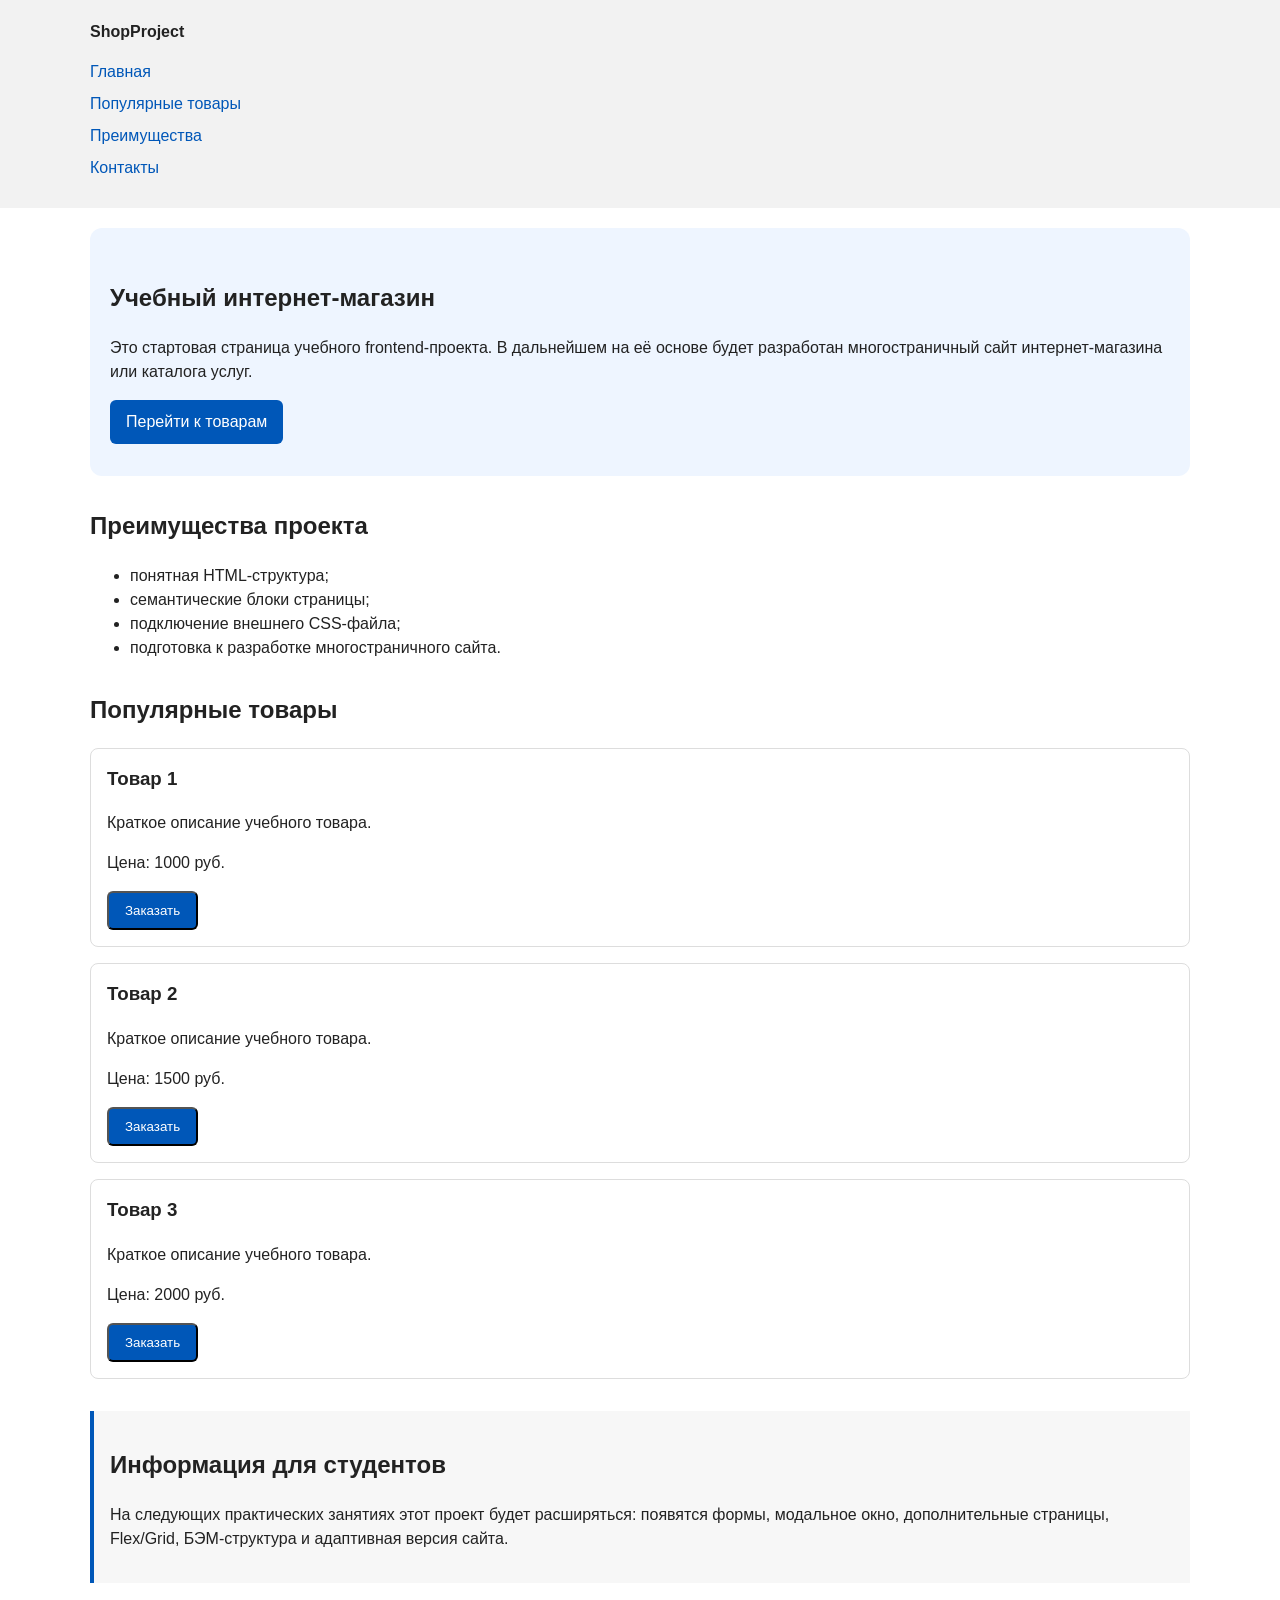
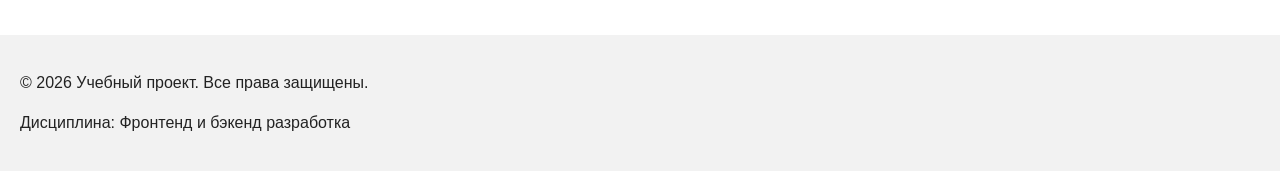
==== index.html @ 3bdbf9ce "feat: add order form modal and validation" ====
<!DOCTYPE html>
<html lang="ru">
<head>
  <meta charset="UTF-8">
  <meta name="viewport" content="width=device-width, initial-scale=1.0">
  <title>Учебный интернет-магазин</title>
  <link rel="stylesheet" href="css/style.css">
  <script src="js/main.js" defer></script>
</head>
<body>
  <header>
    <div class="site-header">
      <a class="site-logo" href="index.html">ShopProject</a>

      <nav class="site-nav" aria-label="Основная навигация">
        <ul class="site-nav__list">
          <li><a href="index.html">Главная</a></li>
          <li><a href="#popular">Популярные товары</a></li>
          <li><a href="#advantages">Преимущества</a></li>
          <li><a href="#contacts">Контакты</a></li>
        </ul>
      </nav>
    </div>
  </header>

  <main>
    <section class="hero">
      <h1>Учебный интернет-магазин</h1>
      <p>
        Это стартовая страница учебного frontend-проекта.
        В дальнейшем на её основе будет разработан многостраничный сайт
        интернет-магазина или каталога услуг.
      </p>
      <a class="button" href="#popular">Перейти к товарам</a>
    </section>

    <section class="section" id="advantages">
      <h2>Преимущества проекта</h2>

      <ul class="advantages-list">
        <li>понятная HTML-структура;</li>
        <li>семантические блоки страницы;</li>
        <li>подключение внешнего CSS-файла;</li>
        <li>подготовка к разработке многостраничного сайта.</li>
      </ul>
    </section>

    <section class="section" id="popular">
      <h2>Популярные товары</h2>

      <article class="product-card">
        <h3>Товар 1</h3>
        <p>Краткое описание учебного товара.</p>
        <p>Цена: 1000 руб.</p>
        <button
        class="button product-card__button"
        type="button"
        data-product="Товар 1"
        >
          Заказать
        </button>
      </article>

      <article class="product-card">
        <h3>Товар 2</h3>
        <p>Краткое описание учебного товара.</p>
        <p>Цена: 1500 руб.</p>
        <button
        class="button product-card__button"
        type="button"
        data-product="Товар 2"
        >
          Заказать
        </button>
      </article>

      <article class="product-card">
        <h3>Товар 3</h3>
        <p>Краткое описание учебного товара.</p>
        <p>Цена: 2000 руб.</p>
        <button
        class="button product-card__button"
        type="button"
        data-product="Товар 3"
        >
          Заказать
        </button>
      </article>
    </section>

    <aside class="aside-info">
      <h2>Информация для студентов</h2>
      <p>
        На следующих практических занятиях этот проект будет расширяться:
        появятся формы, модальное окно, дополнительные страницы, Flex/Grid,
        БЭМ-структура и адаптивная версия сайта.
      </p>
    </aside>
  </main>

  <footer id="contacts">
    <p>&copy; 2026 Учебный проект. Все права защищены.</p>
    <p>Дисциплина: Фронтенд и бэкенд разработка</p>
  </footer>

  <dialog
    class="order-dialog"
    id="order-dialog"
    aria-labelledby="order-dialog-title"
  >
    <h2 id="order-dialog-title">Оформление заявки</h2>

    <form class="order-form" id="order-form" action="#" method="post" novalidate>
    <input id="selected-product" name="selected-product" type="hidden">

    <div class="form-field">
      <label for="order-name">Имя</label>
      <input
        id="order-name"
        name="name"
        type="text"
        placeholder="Введите ваше имя"
        minlength="2"
        autocomplete="given-name"
        required
      >
    </div>

    <div class="form-field">
      <label for="order-email">E-mail</label>
      <input
        id="order-email"
        name="email"
        type="email"
        placeholder="example@mail.ru"
        autocomplete="email"
        required
      >
    </div>

    <div class="form-field">
      <label for="order-phone">Телефон</label>
      <input
        id="order-phone"
        name="phone"
        type="tel"
        inputmode="tel"
        placeholder="+7 (900) 000-00-00"
        pattern="^\+7 \(\d{3}\) \d{3}-\d{2}-\d{2}$"
        required
      >
      <small>Формат: +7 (900) 000-00-00</small>
    </div>

    <div class="form-field">
      <label for="order-date">Дата связи</label>
      <input
        id="order-date"
        name="date"
        type="date"
      >
    </div>

    <div class="form-field">
      <label for="order-topic">Тема заявки</label>
      <select id="order-topic" name="topic" required>
        <option value="">Выберите тему</option>
        <option value="product">Заказ товара</option>
        <option value="consultation">Консультация</option>
        <option value="delivery">Доставка</option>
      </select>
    </div>

    <div class="form-field">
      <label for="order-comment">Комментарий</label>
      <textarea
        id="order-comment"
        name="comment"
        rows="4"
        placeholder="Укажите дополнительную информацию"
      ></textarea>
    </div>

    <div class="form-field form-field--checkbox">
      <label>
        <input
          id="order-agreement"
          name="agreement"
          type="checkbox"
          required
        >
        Я согласен на обработку данных
      </label>
    </div>

    <div class="form-actions">
      <button type="button" id="close-order-dialog">Закрыть</button>
      <button type="submit">Отправить заявку</button>
    </div>
    </form>
  </dialog>

  <p class="success-message" id="success-message" hidden>
    Форма успешно отправлена!
  </p>
</body>
</html>
---- css/style.css ----
/*
Универсальное правило для всех элементов.
border-box делает расчёт размеров более понятным:
width включает content, padding и border.
*/
* {
  box-sizing: border-box;
}

/*
Убираем стандартный внешний отступ браузера у body.
Без этого вокруг страницы может появиться белая рамка.
*/
body {
  margin: 0;
  font-family: Arial, sans-serif;
  line-height: 1.5;
  color: #222222;
  background-color: #ffffff;
}

/*
Задаём внутренние отступы для основных областей страницы.
*/
header,
main,
footer {
  padding: 20px;
}

/*
Оформляем шапку страницы.
*/
header {
  background-color: #f2f2f2;
}

/*
Оформляем подвал страницы.
*/
footer {
  background-color: #f2f2f2;
}

/*
Ограничиваем ширину содержимого шапки.
*/
.site-header {
  max-width: 1100px;
  margin: 0 auto;
}

/*
Оформляем текстовый логотип.
*/
.site-logo {
  font-weight: bold;
  text-decoration: none;
  color: #222222;
}

/*
Убираем стандартные отступы и маркеры списка навигации.
*/
.site-nav__list {
  padding: 0;
  margin: 16px 0 0;
  list-style: none;
}

/*
Добавляем расстояние между пунктами меню.
*/
.site-nav__list li {
  margin-bottom: 8px;
}

/*
Оформляем ссылки меню.
*/
.site-nav__list a {
  color: #0057b8;
  text-decoration: none;
}

/*
При наведении мыши подчёркиваем ссылку.
*/
.site-nav__list a:hover {
  text-decoration: underline;
}

/*
Hero-блок — первый крупный блок страницы.
*/
.hero {
  max-width: 1100px;
  margin: 0 auto 32px;
  padding: 32px 20px;
  background-color: #eef5ff;
  border-radius: 12px;
}

/*
Общий класс для разделов страницы.
*/
.section {
  max-width: 1100px;
  margin: 0 auto 32px;
}

/*
Убираем лишний верхний отступ у заголовков разделов.
*/
.section h2 {
  margin-top: 0;
}

/*
Карточка товара — самостоятельный блок.
*/
.product-card {
  margin-bottom: 16px;
  padding: 16px;
  border: 1px solid #dddddd;
  border-radius: 8px;
  background-color: #ffffff;
}

/*
Убираем лишний верхний отступ у заголовка карточки.
*/
.product-card h3 {
  margin-top: 0;
}

/*
Оформляем ссылку как кнопку.
*/
.button {
  display: inline-block;
  padding: 10px 16px;
  color: #ffffff;
  background-color: #0057b8;
  text-decoration: none;
  border-radius: 6px;
}

/*
Состояние наведения для кнопки.
*/
.button:hover {
  background-color: #003f86;
}

/*
Дополнительный информационный блок.
*/
.aside-info {
  max-width: 1100px;
  margin: 0 auto 32px;
  padding: 16px;
  border-left: 4px solid #0057b8;
  background-color: #f7f7f7;
}

/*
  Модальное окно.
  Элемент dialog сам умеет открываться поверх страницы.
*/
.order-dialog {
  width: min(100% - 32px, 560px);
  padding: 24px;
  border: none;
  border-radius: 12px;
}

/*
  Затемнение фона за модальным окном.
*/
.order-dialog::backdrop {
  background-color: rgba(0, 0, 0, 0.5);
}

/*
  Поле формы.
  Каждый блок получает нижний отступ.
*/
.form-field {
  margin-bottom: 16px;
}

/*
  Подпись поля.
*/
.form-field label {
  display: block;
  margin-bottom: 6px;
}

/*
  Основные поля формы.
*/
.form-field input,
.form-field select,
.form-field textarea {
  width: 100%;
  padding: 10px 12px;
  border: 1px solid #cccccc;
  border-radius: 6px;
  font: inherit;
}

/*
  Checkbox не должен занимать всю ширину.
*/
.form-field input[type="checkbox"] {
  width: auto;
}

/*
  Подсказка под полем телефона.
*/
.form-field small {
  display: block;
  margin-top: 4px;
  color: #666666;
}

/*
  Видимый фокус для клавиатурной навигации.
*/
.form-field input:focus-visible,
.form-field select:focus-visible,
.form-field textarea:focus-visible,
.form-actions button:focus-visible {
  outline: 2px solid #0057b8;
  outline-offset: 2px;
}

/*
  Подсветка ошибочных полей.
  Атрибут aria-invalid будет добавляться через JavaScript.
*/
[aria-invalid="true"] {
  border-color: #b00020;
}

/*
  Кнопки формы.
*/
.form-actions {
  display: flex;
  gap: 12px;
  margin-top: 20px;
}

/*
  Сообщение об успешной отправке.
*/
.success-message {
  max-width: 1100px;
  margin: 24px auto;
  padding: 16px;
  border-left: 4px solid #168a2f;
  background-color: #eefaf0;
}
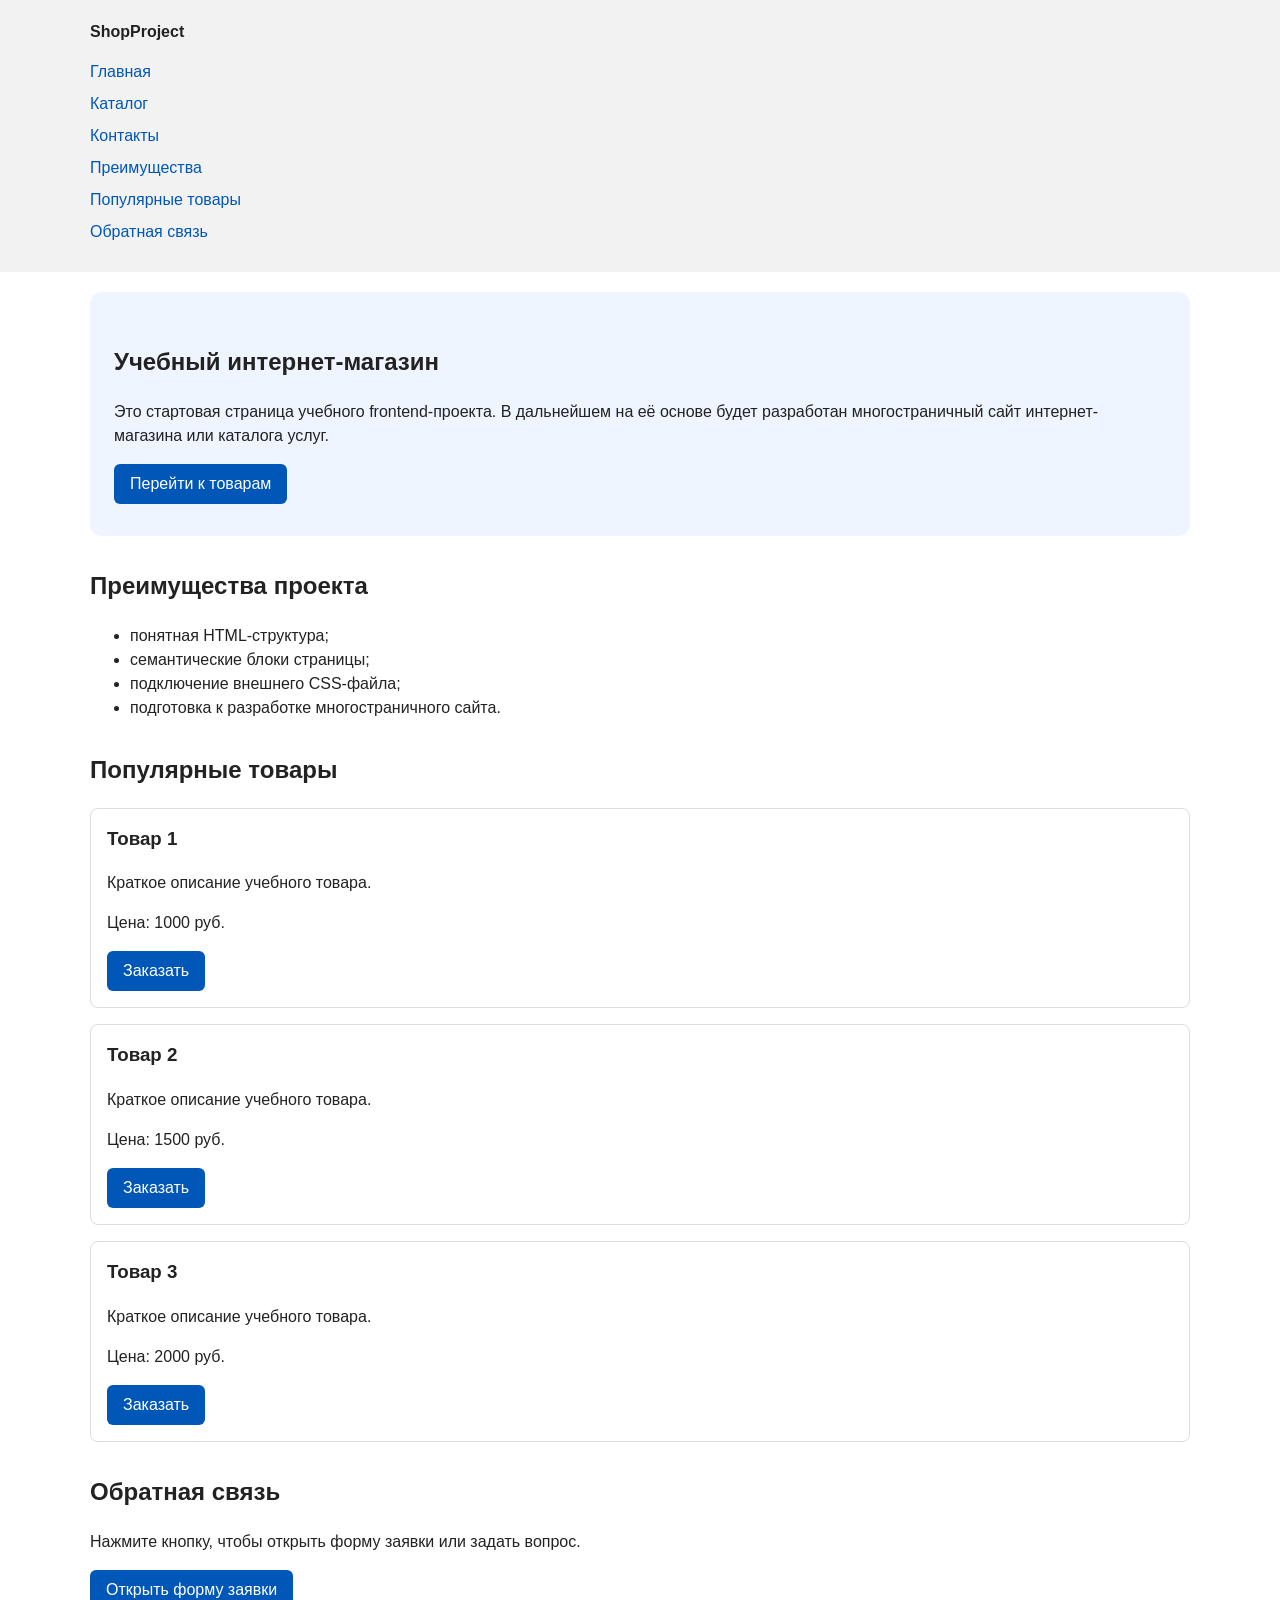
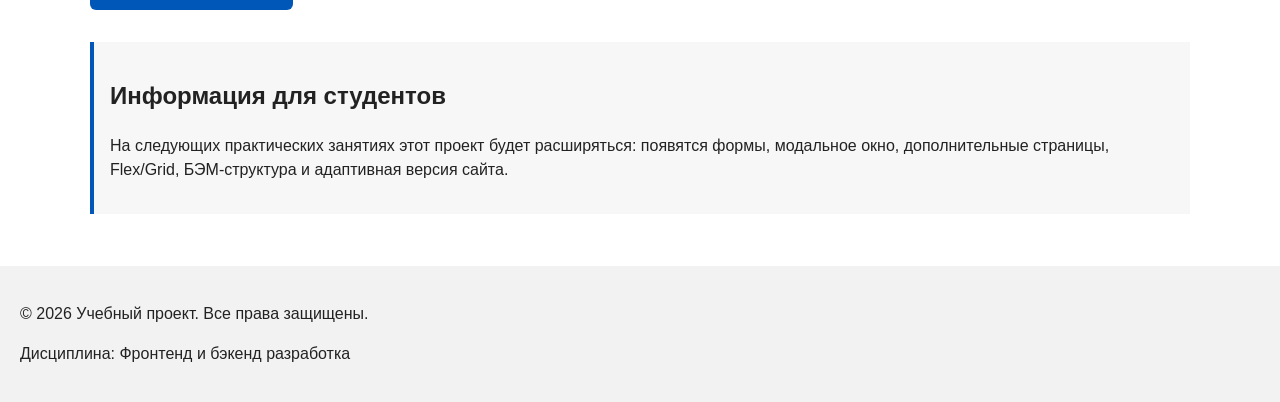
==== commit d77f1a2d: "feat: add multi-page structure navigation and anchors" ====
--- a/index.html
+++ b/index.html
@@ -3,7 +3,8 @@
 <head>
   <meta charset="UTF-8">
   <meta name="viewport" content="width=device-width, initial-scale=1.0">
-  <title>Учебный интернет-магазин</title>
+  <meta name="description" content="Учебный интернет-магазин: популярные товары, преимущества и обратная связь.">
+  <title>Главная — Учебный интернет-магазин</title>
   <link rel="stylesheet" href="css/style.css">
   <script src="js/main.js" defer></script>
 </head>
@@ -15,9 +16,11 @@
       <nav class="site-nav" aria-label="Основная навигация">
         <ul class="site-nav__list">
           <li><a href="index.html">Главная</a></li>
-          <li><a href="#popular">Популярные товары</a></li>
-          <li><a href="#advantages">Преимущества</a></li>
-          <li><a href="#contacts">Контакты</a></li>
+          <li><a href="catalog.html">Каталог</a></li>
+          <li><a href="contacts.html">Контакты</a></li>
+          <li><a href="index.html#advantages">Преимущества</a></li>
+          <li><a href="index.html#popular">Популярные товары</a></li>
+          <li><a href="index.html#contacts">Обратная связь</a></li>
         </ul>
       </nav>
     </div>
@@ -88,6 +91,14 @@
       </article>
     </section>
 
+    <section class="section" id="contacts">
+      <h2>Обратная связь</h2>
+      <p>Нажмите кнопку, чтобы открыть форму заявки или задать вопрос.</p>
+      <button class="button" type="button" id="open-order-dialog">
+        Открыть форму заявки
+      </button>
+    </section>
+
     <aside class="aside-info">
       <h2>Информация для студентов</h2>
       <p>
@@ -98,7 +109,7 @@
     </aside>
   </main>
 
-  <footer id="contacts">
+  <footer>
     <p>&copy; 2026 Учебный проект. Все права защищены.</p>
     <p>Дисциплина: Фронтенд и бэкенд разработка</p>
   </footer>
--- a/css/style.css
+++ b/css/style.css
@@ -1,3 +1,51 @@
+/* ===============================
+   1. Переменные проекта
+   =============================== */
+
+:root {
+  /* Основные цвета проекта */
+  --color-bg: #ffffff;
+  --color-text: #222222;
+  --color-muted: #666666;
+  --color-primary: #0057b8;
+  --color-primary-dark: #003f86;
+  --color-border: #dddddd;
+  --color-input-border: #cccccc;
+  --color-surface: #f7f7f7;
+  --color-header-footer: #f2f2f2;
+  --color-backdrop: rgba(0, 0, 0, 0.5);
+  --color-surface-accent: #eef5ff;
+  --color-danger: #b00020;
+  --color-success: #168a2f;
+  --color-success-bg: #eefaf0;
+  --color-white: #ffffff;
+
+  /* Отступы */
+  --space-xs: 4px;
+  --space-sm: 8px;
+  --space-md: 16px;
+  --space-lg: 24px;
+  --space-xl: 32px;
+
+  /* Дополнительные отступы текущего оформления */
+  --space-6: 6px;
+  --space-10: 10px;
+  --space-12: 12px;
+  --space-20: 20px;
+
+  /* Скругления */
+  --radius-sm: 6px;
+  --radius-md: 8px;
+  --radius-lg: 12px;
+
+  /* Размеры */
+  --container-width: 1100px;
+}
+
+/* ===============================
+   2. Базовые стили
+   =============================== */
+
 /*
 Универсальное правило для всех элементов.
 border-box делает расчёт размеров более понятным:
@@ -15,9 +63,66 @@
   margin: 0;
   font-family: Arial, sans-serif;
   line-height: 1.5;
-  color: #222222;
-  background-color: #ffffff;
-}
+  color: var(--color-text);
+  background-color: var(--color-bg);
+}
+
+/* ===============================
+   3. Общие элементы интерфейса
+   =============================== */
+
+/* Общие состояния ссылок. */
+a {
+  color: var(--color-primary);
+}
+
+a:hover {
+  color: var(--color-primary-dark);
+}
+
+a:focus-visible {
+  outline: 2px solid var(--color-primary);
+  outline-offset: 3px;
+}
+
+/* Единое оформление ссылок-кнопок и кнопок формы. */
+.button,
+.form-actions button {
+  display: inline-block;
+  padding: var(--space-sm) var(--space-md);
+  color: var(--color-white);
+  background-color: var(--color-primary);
+  text-decoration: none;
+  border: none;
+  border-radius: var(--radius-sm);
+  font: inherit;
+  cursor: pointer;
+}
+
+/*
+Состояние наведения для кнопки.
+*/
+.button:hover:not(:disabled),
+.form-actions button:hover:not(:disabled) {
+  color: var(--color-white);
+  background-color: var(--color-primary-dark);
+}
+
+.button:focus-visible,
+.form-actions button:focus-visible {
+  outline: 2px solid var(--color-primary);
+  outline-offset: 3px;
+}
+
+.button:disabled,
+.form-actions button:disabled {
+  opacity: 0.6;
+  cursor: not-allowed;
+}
+
+/* ===============================
+   4. Компоненты страницы
+   =============================== */
 
 /*
 Задаём внутренние отступы для основных областей страницы.
@@ -25,28 +130,28 @@
 header,
 main,
 footer {
-  padding: 20px;
+  padding: var(--space-20);
 }
 
 /*
 Оформляем шапку страницы.
 */
 header {
-  background-color: #f2f2f2;
+  background-color: var(--color-header-footer);
 }
 
 /*
 Оформляем подвал страницы.
 */
 footer {
-  background-color: #f2f2f2;
+  background-color: var(--color-header-footer);
 }
 
 /*
 Ограничиваем ширину содержимого шапки.
 */
 .site-header {
-  max-width: 1100px;
+  max-width: var(--container-width);
   margin: 0 auto;
 }
 
@@ -56,7 +161,7 @@
 .site-logo {
   font-weight: bold;
   text-decoration: none;
-  color: #222222;
+  color: var(--color-text);
 }
 
 /*
@@ -64,7 +169,7 @@
 */
 .site-nav__list {
   padding: 0;
-  margin: 16px 0 0;
+  margin: var(--space-md) 0 0;
   list-style: none;
 }
 
@@ -72,14 +177,14 @@
 Добавляем расстояние между пунктами меню.
 */
 .site-nav__list li {
-  margin-bottom: 8px;
+  margin-bottom: var(--space-sm);
 }
 
 /*
 Оформляем ссылки меню.
 */
 .site-nav__list a {
-  color: #0057b8;
+  color: var(--color-primary);
   text-decoration: none;
 }
 
@@ -87,6 +192,7 @@
 При наведении мыши подчёркиваем ссылку.
 */
 .site-nav__list a:hover {
+  color: var(--color-primary-dark);
   text-decoration: underline;
 }
 
@@ -94,19 +200,19 @@
 Hero-блок — первый крупный блок страницы.
 */
 .hero {
-  max-width: 1100px;
-  margin: 0 auto 32px;
-  padding: 32px 20px;
-  background-color: #eef5ff;
-  border-radius: 12px;
+  max-width: var(--container-width);
+  margin: 0 auto var(--space-xl);
+  padding: var(--space-xl) var(--space-lg);
+  background-color: var(--color-surface-accent);
+  border-radius: var(--radius-lg);
 }
 
 /*
 Общий класс для разделов страницы.
 */
 .section {
-  max-width: 1100px;
-  margin: 0 auto 32px;
+  max-width: var(--container-width);
+  margin: 0 auto var(--space-xl);
 }
 
 /*
@@ -120,11 +226,15 @@
 Карточка товара — самостоятельный блок.
 */
 .product-card {
-  margin-bottom: 16px;
-  padding: 16px;
-  border: 1px solid #dddddd;
-  border-radius: 8px;
-  background-color: #ffffff;
+  margin-bottom: var(--space-md);
+  padding: var(--space-md);
+  border: 1px solid var(--color-border);
+  border-radius: var(--radius-md);
+  background-color: var(--color-bg);
+}
+
+.product-card:hover {
+  border-color: var(--color-primary);
 }
 
 /*
@@ -135,51 +245,36 @@
 }
 
 /*
-Оформляем ссылку как кнопку.
-*/
-.button {
-  display: inline-block;
-  padding: 10px 16px;
-  color: #ffffff;
-  background-color: #0057b8;
-  text-decoration: none;
-  border-radius: 6px;
-}
-
-/*
-Состояние наведения для кнопки.
-*/
-.button:hover {
-  background-color: #003f86;
-}
-
-/*
 Дополнительный информационный блок.
 */
 .aside-info {
-  max-width: 1100px;
-  margin: 0 auto 32px;
-  padding: 16px;
-  border-left: 4px solid #0057b8;
-  background-color: #f7f7f7;
-}
+  max-width: var(--container-width);
+  margin: 0 auto var(--space-xl);
+  padding: var(--space-md);
+  border-left: 4px solid var(--color-primary);
+  background-color: var(--color-surface);
+}
+
+/* ===============================
+   5. Форма и модальное окно
+   =============================== */
 
 /*
   Модальное окно.
   Элемент dialog сам умеет открываться поверх страницы.
 */
 .order-dialog {
-  width: min(100% - 32px, 560px);
-  padding: 24px;
+  width: min(100% - var(--space-xl), 560px);
+  padding: var(--space-lg);
   border: none;
-  border-radius: 12px;
+  border-radius: var(--radius-lg);
 }
 
 /*
   Затемнение фона за модальным окном.
 */
 .order-dialog::backdrop {
-  background-color: rgba(0, 0, 0, 0.5);
+  background-color: var(--color-backdrop);
 }
 
 /*
@@ -187,7 +282,7 @@
   Каждый блок получает нижний отступ.
 */
 .form-field {
-  margin-bottom: 16px;
+  margin-bottom: var(--space-md);
 }
 
 /*
@@ -195,7 +290,7 @@
 */
 .form-field label {
   display: block;
-  margin-bottom: 6px;
+  margin-bottom: var(--space-xs);
 }
 
 /*
@@ -205,9 +300,9 @@
 .form-field select,
 .form-field textarea {
   width: 100%;
-  padding: 10px 12px;
-  border: 1px solid #cccccc;
-  border-radius: 6px;
+  padding: var(--space-10) var(--space-12);
+  border: 1px solid var(--color-border);
+  border-radius: var(--radius-sm);
   font: inherit;
 }
 
@@ -223,8 +318,18 @@
 */
 .form-field small {
   display: block;
-  margin-top: 4px;
-  color: #666666;
+  margin-top: var(--space-xs);
+  color: var(--color-muted);
+}
+
+/* Наведение и фокус на полях формы. */
+.form-field input:where(:not(:disabled)):hover,
+.form-field select:where(:not(:disabled)):hover,
+.form-field textarea:where(:not(:disabled)):hover,
+.form-field input:focus,
+.form-field select:focus,
+.form-field textarea:focus {
+  border-color: var(--color-primary);
 }
 
 /*
@@ -232,18 +337,26 @@
 */
 .form-field input:focus-visible,
 .form-field select:focus-visible,
-.form-field textarea:focus-visible,
-.form-actions button:focus-visible {
-  outline: 2px solid #0057b8;
-  outline-offset: 2px;
+.form-field textarea:focus-visible {
+  outline: 2px solid var(--color-primary);
+  outline-offset: 3px;
 }
 
 /*
   Подсветка ошибочных полей.
-  Атрибут aria-invalid будет добавляться через JavaScript.
-*/
-[aria-invalid="true"] {
-  border-color: #b00020;
+  JavaScript выставляет aria-invalid при проверке формы.
+  Ошибка сохраняет свой цвет при наведении и фокусе.
+*/
+.form-field input[aria-invalid="true"],
+.form-field select[aria-invalid="true"],
+.form-field textarea[aria-invalid="true"] {
+  border-color: var(--color-danger);
+}
+
+/* Видимая ошибка у нативного флажка согласия. */
+.form-field input[type="checkbox"][aria-invalid="true"] {
+  outline: 2px solid var(--color-danger);
+  outline-offset: 3px;
 }
 
 /*
@@ -251,17 +364,17 @@
 */
 .form-actions {
   display: flex;
-  gap: 12px;
-  margin-top: 20px;
+  gap: var(--space-12);
+  margin-top: var(--space-20);
 }
 
 /*
   Сообщение об успешной отправке.
 */
 .success-message {
-  max-width: 1100px;
-  margin: 24px auto;
-  padding: 16px;
-  border-left: 4px solid #168a2f;
-  background-color: #eefaf0;
-}
+  max-width: var(--container-width);
+  margin: var(--space-lg) auto;
+  padding: var(--space-md);
+  border-left: 4px solid var(--color-success);
+  background-color: var(--color-success-bg);
+}
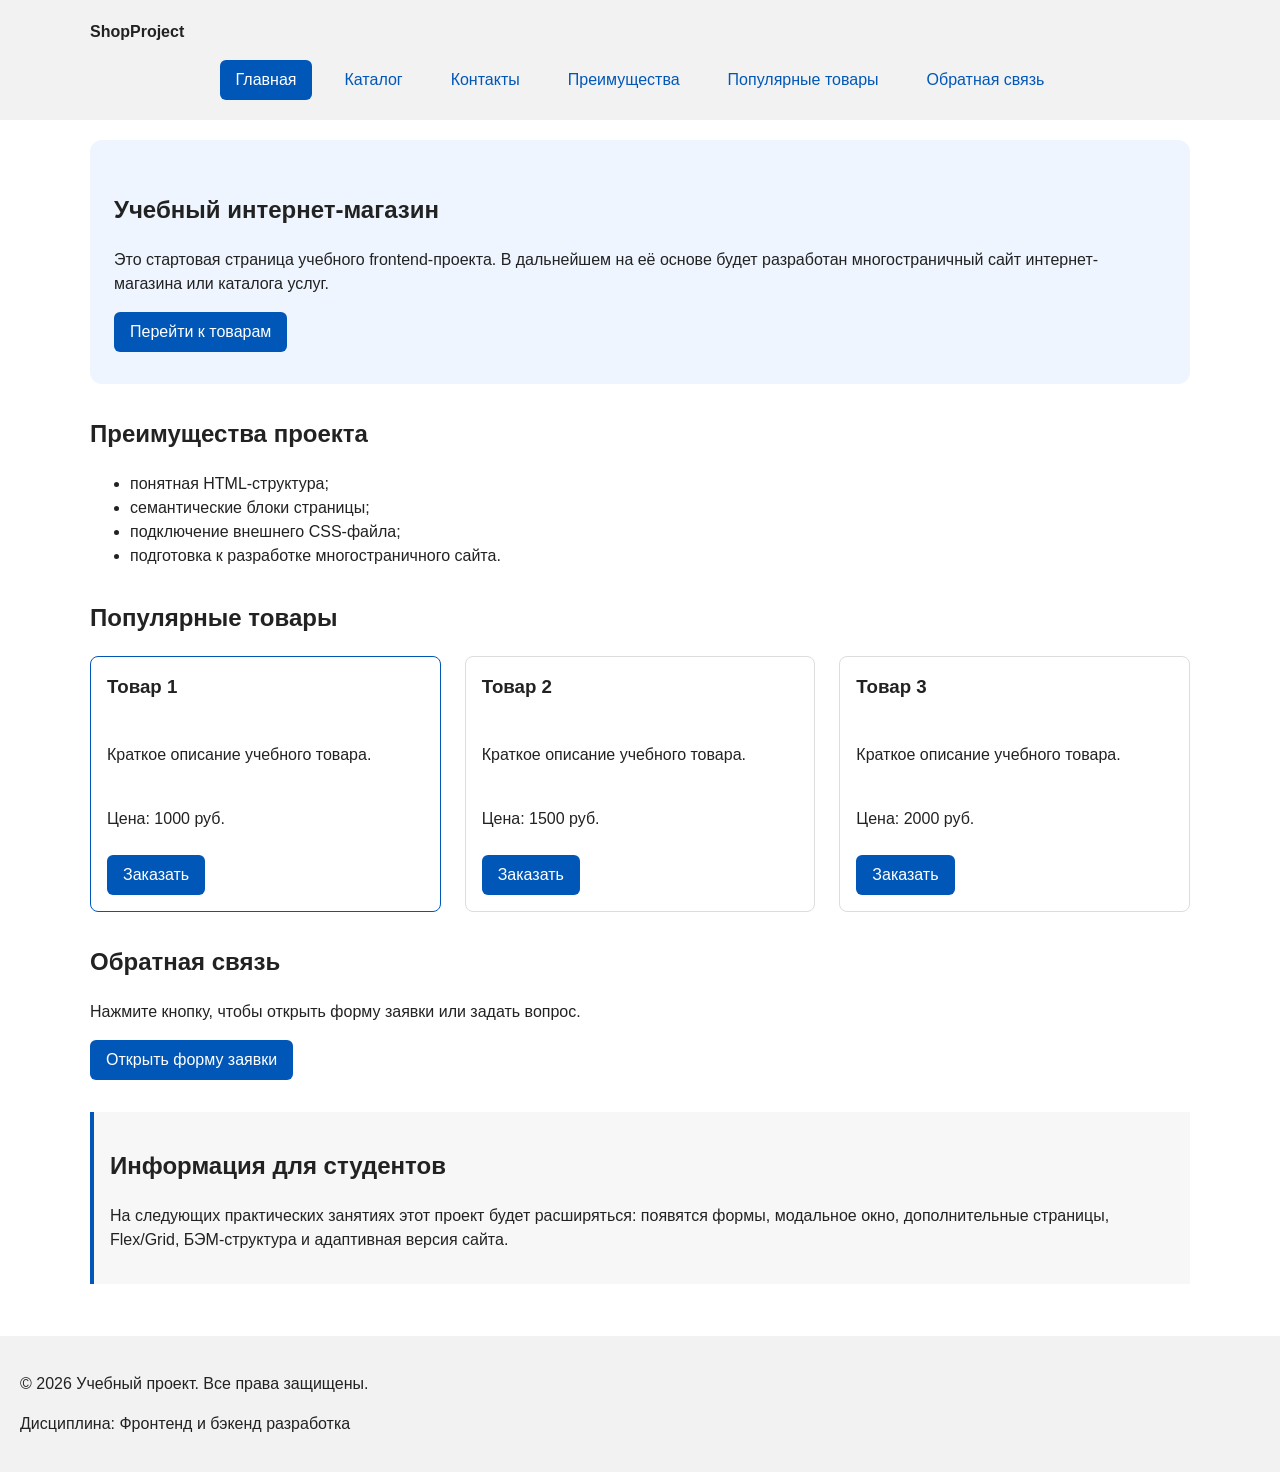
==== commit 968d28aa: "refactor: apply BEM naming to CSS classes" ====
--- a/index.html
+++ b/index.html
@@ -4,104 +4,98 @@
   <meta charset="UTF-8">
   <meta name="viewport" content="width=device-width, initial-scale=1.0">
   <meta name="description" content="Учебный интернет-магазин: популярные товары, преимущества и обратная связь.">
+  <meta property="og:type" content="website">
+  <meta property="og:image" content="https://tzutira.github.io/kr1-html-css-shop/images/preview.jpg">
+  <meta property="og:image:alt" content="Обложка учебного интернет-магазина">
+  <meta property="og:title" content="Главная — Учебный интернет-магазин">
+  <meta property="og:description" content="Популярные товары, преимущества и обратная связь.">
   <title>Главная — Учебный интернет-магазин</title>
   <link rel="stylesheet" href="css/style.css">
   <script src="js/main.js" defer></script>
 </head>
 <body>
-  <header>
-    <div class="site-header">
-      <a class="site-logo" href="index.html">ShopProject</a>
+  <header class="site-header">
+    <div class="site-header__inner">
+      <a class="site-header__logo" href="index.html">ShopProject</a>
 
       <nav class="site-nav" aria-label="Основная навигация">
         <ul class="site-nav__list">
-          <li><a href="index.html">Главная</a></li>
-          <li><a href="catalog.html">Каталог</a></li>
-          <li><a href="contacts.html">Контакты</a></li>
-          <li><a href="index.html#advantages">Преимущества</a></li>
-          <li><a href="index.html#popular">Популярные товары</a></li>
-          <li><a href="index.html#contacts">Обратная связь</a></li>
+          <li class="site-nav__item"><a class="site-nav__link site-nav__link--active" aria-current="page" href="index.html">Главная</a></li>
+          <li class="site-nav__item"><a class="site-nav__link" href="catalog.html">Каталог</a></li>
+          <li class="site-nav__item"><a class="site-nav__link" href="contacts.html">Контакты</a></li>
+          <li class="site-nav__item"><a class="site-nav__link" href="index.html#advantages">Преимущества</a></li>
+          <li class="site-nav__item"><a class="site-nav__link" href="index.html#popular">Популярные товары</a></li>
+          <li class="site-nav__item"><a class="site-nav__link" href="index.html#contacts">Обратная связь</a></li>
         </ul>
       </nav>
     </div>
   </header>
 
-  <main>
+  <main class="site-main">
     <section class="hero">
-      <h1>Учебный интернет-магазин</h1>
-      <p>
+      <h1 class="hero__title">Учебный интернет-магазин</h1>
+      <p class="hero__description">
         Это стартовая страница учебного frontend-проекта.
         В дальнейшем на её основе будет разработан многостраничный сайт
         интернет-магазина или каталога услуг.
       </p>
-      <a class="button" href="#popular">Перейти к товарам</a>
+      <a class="button button--primary hero__button" href="#popular">Перейти к товарам</a>
     </section>
 
     <section class="section" id="advantages">
-      <h2>Преимущества проекта</h2>
+      <h2 class="section__title">Преимущества проекта</h2>
 
-      <ul class="advantages-list">
-        <li>понятная HTML-структура;</li>
-        <li>семантические блоки страницы;</li>
-        <li>подключение внешнего CSS-файла;</li>
-        <li>подготовка к разработке многостраничного сайта.</li>
+      <ul class="advantages">
+        <li class="advantages__item">понятная HTML-структура;</li>
+        <li class="advantages__item">семантические блоки страницы;</li>
+        <li class="advantages__item">подключение внешнего CSS-файла;</li>
+        <li class="advantages__item">подготовка к разработке многостраничного сайта.</li>
       </ul>
     </section>
 
     <section class="section" id="popular">
-      <h2>Популярные товары</h2>
+      <h2 class="section__title">Популярные товары</h2>
+      <div class="products-grid">
+        <article class="product-card product-card--featured">
+          <h3 class="product-card__title">Товар 1</h3>
+          <p class="product-card__description">Краткое описание учебного товара.</p>
+          <p class="product-card__price">Цена: 1000 руб.</p>
+          <button class="button button--primary product-card__button" type="button" data-product="Товар 1">
+            Заказать
+          </button>
+        </article>
 
-      <article class="product-card">
-        <h3>Товар 1</h3>
-        <p>Краткое описание учебного товара.</p>
-        <p>Цена: 1000 руб.</p>
-        <button
-        class="button product-card__button"
-        type="button"
-        data-product="Товар 1"
-        >
-          Заказать
-        </button>
-      </article>
+        <article class="product-card">
+          <h3 class="product-card__title">Товар 2</h3>
+          <p class="product-card__description">Краткое описание учебного товара.</p>
+          <p class="product-card__price">Цена: 1500 руб.</p>
+          <button class="button button--primary product-card__button" type="button" data-product="Товар 2">
+            Заказать
+          </button>
+        </article>
 
-      <article class="product-card">
-        <h3>Товар 2</h3>
-        <p>Краткое описание учебного товара.</p>
-        <p>Цена: 1500 руб.</p>
-        <button
-        class="button product-card__button"
-        type="button"
-        data-product="Товар 2"
-        >
-          Заказать
-        </button>
-      </article>
-
-      <article class="product-card">
-        <h3>Товар 3</h3>
-        <p>Краткое описание учебного товара.</p>
-        <p>Цена: 2000 руб.</p>
-        <button
-        class="button product-card__button"
-        type="button"
-        data-product="Товар 3"
-        >
-          Заказать
-        </button>
-      </article>
+        <article class="product-card">
+          <h3 class="product-card__title">Товар 3</h3>
+          <p class="product-card__description">Краткое описание учебного товара.</p>
+          <p class="product-card__price">Цена: 2000 руб.</p>
+          <button class="button button--primary product-card__button" type="button" data-product="Товар 3">
+            Заказать
+          </button>
+        </article>
+      </div>
     </section>
 
     <section class="section" id="contacts">
-      <h2>Обратная связь</h2>
-      <p>Нажмите кнопку, чтобы открыть форму заявки или задать вопрос.</p>
-      <button class="button" type="button" id="open-order-dialog">
+      <h2 class="section__title">Обратная связь</h2>
+      <p class="section__description">Нажмите кнопку, чтобы открыть форму заявки или задать вопрос.</p>
+      <button class="button button--primary" type="button" id="open-order-dialog">
         Открыть форму заявки
       </button>
     </section>
 
-    <aside class="aside-info">
-      <h2>Информация для студентов</h2>
-      <p>
+    <aside class="student-info">
+      <h2 class="student-info__title">Информация для студентов</h2>
+      <p class="student-info__description">
         На следующих практических занятиях этот проект будет расширяться:
         появятся формы, модальное окно, дополнительные страницы, Flex/Grid,
         БЭМ-структура и адаптивная версия сайта.
@@ -109,72 +103,41 @@
     </aside>
   </main>
 
-  <footer>
-    <p>&copy; 2026 Учебный проект. Все права защищены.</p>
-    <p>Дисциплина: Фронтенд и бэкенд разработка</p>
+  <footer class="site-footer">
+    <p class="site-footer__text">&copy; 2026 Учебный проект. Все права защищены.</p>
+    <p class="site-footer__text">Дисциплина: Фронтенд и бэкенд разработка</p>
   </footer>
 
-  <dialog
-    class="order-dialog"
-    id="order-dialog"
-    aria-labelledby="order-dialog-title"
-  >
-    <h2 id="order-dialog-title">Оформление заявки</h2>
+  <dialog class="order-dialog" id="order-dialog" aria-labelledby="order-dialog-title">
+    <h2 class="order-dialog__title" id="order-dialog-title">Оформление заявки</h2>
 
     <form class="order-form" id="order-form" action="#" method="post" novalidate>
     <input id="selected-product" name="selected-product" type="hidden">
 
-    <div class="form-field">
-      <label for="order-name">Имя</label>
-      <input
-        id="order-name"
-        name="name"
-        type="text"
-        placeholder="Введите ваше имя"
-        minlength="2"
-        autocomplete="given-name"
-        required
-      >
+    <div class="order-form__field">
+      <label class="order-form__label" for="order-name">Имя</label>
+      <input class="order-form__input" id="order-name" name="name" type="text" placeholder="Введите ваше имя" minlength="2" autocomplete="given-name" required>
     </div>
 
-    <div class="form-field">
-      <label for="order-email">E-mail</label>
-      <input
-        id="order-email"
-        name="email"
-        type="email"
-        placeholder="example@mail.ru"
-        autocomplete="email"
-        required
-      >
+    <div class="order-form__field">
+      <label class="order-form__label" for="order-email">E-mail</label>
+      <input class="order-form__input" id="order-email" name="email" type="email" placeholder="example@mail.ru" autocomplete="email" required>
     </div>
 
-    <div class="form-field">
-      <label for="order-phone">Телефон</label>
-      <input
-        id="order-phone"
-        name="phone"
-        type="tel"
-        inputmode="tel"
-        placeholder="+7 (900) 000-00-00"
-        pattern="^\+7 \(\d{3}\) \d{3}-\d{2}-\d{2}$"
-        required
-      >
-      <small>Формат: +7 (900) 000-00-00</small>
+    <div class="order-form__field">
+      <label class="order-form__label" for="order-phone">Телефон</label>
+      <input class="order-form__input" aria-describedby="order-phone-hint" id="order-phone" name="phone" type="tel" inputmode="tel" placeholder="+7 (900) 000-00-00" pattern="^\+7 \(\d{3}\) \d{3}-\d{2}-\d{2}$" required>
+      <small class="order-form__hint" id="order-phone-hint">Формат: +7 (900) 000-00-00</small>
     </div>
 
-    <div class="form-field">
-      <label for="order-date">Дата связи</label>
-      <input
-        id="order-date"
-        name="date"
-        type="date"
-      >
+    <div class="order-form__field">
+      <label class="order-form__label" for="order-date">Дата связи</label>
+      <input class="order-form__input" id="order-date" name="date" type="date">
     </div>
 
-    <div class="form-field">
-      <label for="order-topic">Тема заявки</label>
-      <select id="order-topic" name="topic" required>
+    <div class="order-form__field">
+      <label class="order-form__label" for="order-topic">Тема заявки</label>
+      <select class="order-form__select" id="order-topic" name="topic" required>
         <option value="">Выберите тему</option>
         <option value="product">Заказ товара</option>
         <option value="consultation">Консультация</option>
@@ -182,36 +145,27 @@
       </select>
     </div>
 
-    <div class="form-field">
-      <label for="order-comment">Комментарий</label>
-      <textarea
-        id="order-comment"
-        name="comment"
-        rows="4"
-        placeholder="Укажите дополнительную информацию"
+    <div class="order-form__field">
+      <label class="order-form__label" for="order-comment">Комментарий</label>
+      <textarea class="order-form__textarea" id="order-comment" name="comment" rows="4" placeholder="Укажите дополнительную информацию"
       ></textarea>
     </div>
 
-    <div class="form-field form-field--checkbox">
-      <label>
-        <input
-          id="order-agreement"
-          name="agreement"
-          type="checkbox"
-          required
-        >
+    <div class="order-form__field order-form__field--checkbox">
+      <label class="order-form__label">
+        <input class="order-form__checkbox" id="order-agreement" name="agreement" type="checkbox" required>
         Я согласен на обработку данных
       </label>
     </div>
 
-    <div class="form-actions">
-      <button type="button" id="close-order-dialog">Закрыть</button>
-      <button type="submit">Отправить заявку</button>
+    <div class="order-form__actions">
+      <button class="button button--secondary" type="button" id="close-order-dialog">Закрыть</button>
+      <button class="button button--primary" type="submit">Отправить заявку</button>
     </div>
     </form>
   </dialog>
 
-  <p class="success-message" id="success-message" hidden>
+  <p class="success-message" id="success-message" role="status" hidden>
     Форма успешно отправлена!
   </p>
 </body>
--- a/css/style.css
+++ b/css/style.css
@@ -86,12 +86,9 @@
 }
 
 /* Единое оформление ссылок-кнопок и кнопок формы. */
-.button,
-.form-actions button {
+.button {
   display: inline-block;
   padding: var(--space-sm) var(--space-md);
-  color: var(--color-white);
-  background-color: var(--color-primary);
   text-decoration: none;
   border: none;
   border-radius: var(--radius-sm);
@@ -102,20 +99,18 @@
 /*
 Состояние наведения для кнопки.
 */
-.button:hover:not(:disabled),
-.form-actions button:hover:not(:disabled) {
+.button--primary:hover:not(:disabled) {
   color: var(--color-white);
   background-color: var(--color-primary-dark);
 }
 
-.button:focus-visible,
-.form-actions button:focus-visible {
+.button:focus-visible {
   outline: 2px solid var(--color-primary);
   outline-offset: 3px;
 }
 
 .button:disabled,
-.form-actions button:disabled {
+.button--disabled {
   opacity: 0.6;
   cursor: not-allowed;
 }
@@ -127,30 +122,30 @@
 /*
 Задаём внутренние отступы для основных областей страницы.
 */
-header,
-main,
-footer {
+.site-header,
+.site-main,
+.site-footer {
   padding: var(--space-20);
 }
 
 /*
 Оформляем шапку страницы.
 */
-header {
+.site-header {
   background-color: var(--color-header-footer);
 }
 
 /*
 Оформляем подвал страницы.
 */
-footer {
+.site-footer {
   background-color: var(--color-header-footer);
 }
 
 /*
 Ограничиваем ширину содержимого шапки.
 */
-.site-header {
+.site-header__inner {
   max-width: var(--container-width);
   margin: 0 auto;
 }
@@ -158,7 +153,7 @@
 /*
 Оформляем текстовый логотип.
 */
-.site-logo {
+.site-header__logo {
   font-weight: bold;
   text-decoration: none;
   color: var(--color-text);
@@ -168,32 +163,34 @@
 Убираем стандартные отступы и маркеры списка навигации.
 */
 .site-nav__list {
+  display: flex;
+  flex-wrap: wrap;
+  justify-content: center;
+  align-items: center;
+  gap: var(--space-md);
   padding: 0;
   margin: var(--space-md) 0 0;
   list-style: none;
 }
 
 /*
-Добавляем расстояние между пунктами меню.
-*/
-.site-nav__list li {
-  margin-bottom: var(--space-sm);
-}
-
-/*
 Оформляем ссылки меню.
 */
-.site-nav__list a {
+.site-nav__link {
+  display: inline-block;
+  padding: var(--space-sm) var(--space-md);
   color: var(--color-primary);
   text-decoration: none;
-}
-
-/*
-При наведении мыши подчёркиваем ссылку.
-*/
-.site-nav__list a:hover {
-  color: var(--color-primary-dark);
-  text-decoration: underline;
+  border-radius: var(--radius-sm);
+}
+
+/*
+При наведении мыши меняем цвет текста и фон ссылки.
+*/
+
+.site-nav__link:hover {
+  color: var(--color-white);
+  background-color: var(--color-primary);
 }
 
 /*
@@ -218,21 +215,36 @@
 /*
 Убираем лишний верхний отступ у заголовков разделов.
 */
-.section h2 {
+.section__title:where(h2) {
   margin-top: 0;
 }
 
+/* Сетка карточек с тремя равными колонками. */
+.products-grid {
+  display: grid;
+  grid-template-columns: repeat(3, 1fr);
+  gap: var(--space-lg);
+}
+
 /*
 Карточка товара — самостоятельный блок.
 */
 .product-card {
-  margin-bottom: var(--space-md);
+  display: flex;
+  flex-direction: column;
+  gap: var(--space-sm);
+  margin-bottom: 0;
   padding: var(--space-md);
   border: 1px solid var(--color-border);
   border-radius: var(--radius-md);
   background-color: var(--color-bg);
 }
 
+.product-card__button {
+  margin-top: auto;
+  align-self: flex-start;
+}
+
 .product-card:hover {
   border-color: var(--color-primary);
 }
@@ -240,14 +252,65 @@
 /*
 Убираем лишний верхний отступ у заголовка карточки.
 */
-.product-card h3 {
+.product-card__title {
   margin-top: 0;
 }
 
+/* Каталог: фильтры слева, список товаров справа. */
+.catalog-layout {
+  max-width: var(--container-width);
+  margin: 0 auto var(--space-xl);
+  display: grid;
+  grid-template-columns: 260px 1fr;
+  grid-template-areas: "filters products";
+  gap: var(--space-lg);
+}
+
+.catalog-filters {
+  grid-area: filters;
+  padding: var(--space-md);
+  border: 1px solid var(--color-border);
+  border-radius: var(--radius-md);
+  background-color: var(--color-surface);
+}
+
+.catalog-layout__products {
+  grid-area: products;
+}
+
+.catalog-filters__form {
+  display: grid;
+  gap: var(--space-md);
+}
+
+.catalog-filters__group {
+  margin: 0;
+  padding: var(--space-md);
+  border: 1px solid var(--color-border);
+  border-radius: var(--radius-sm);
+}
+
+.catalog-filters__legend {
+  font-weight: 700;
+}
+
+.catalog-filters__label {
+  display: block;
+  margin-bottom: var(--space-sm);
+}
+
+.catalog-filters__input {
+  width: 100%;
+  padding: 8px 10px;
+  border: 1px solid var(--color-border);
+  border-radius: var(--radius-sm);
+  font: inherit;
+}
+
 /*
 Дополнительный информационный блок.
 */
-.aside-info {
+.student-info {
   max-width: var(--container-width);
   margin: 0 auto var(--space-xl);
   padding: var(--space-md);
@@ -281,14 +344,14 @@
   Поле формы.
   Каждый блок получает нижний отступ.
 */
-.form-field {
+.order-form__field {
   margin-bottom: var(--space-md);
 }
 
 /*
   Подпись поля.
 */
-.form-field label {
+.order-form__label {
   display: block;
   margin-bottom: var(--space-xs);
 }
@@ -296,9 +359,10 @@
 /*
   Основные поля формы.
 */
-.form-field input,
-.form-field select,
-.form-field textarea {
+.order-form__input,
+.order-form__checkbox,
+.order-form__select,
+.order-form__textarea {
   width: 100%;
   padding: var(--space-10) var(--space-12);
   border: 1px solid var(--color-border);
@@ -309,52 +373,52 @@
 /*
   Checkbox не должен занимать всю ширину.
 */
-.form-field input[type="checkbox"] {
+.order-form__checkbox {
   width: auto;
 }
 
 /*
   Подсказка под полем телефона.
 */
-.form-field small {
+.order-form__hint {
   display: block;
   margin-top: var(--space-xs);
   color: var(--color-muted);
 }
 
-/* Наведение и фокус на полях формы. */
-.form-field input:where(:not(:disabled)):hover,
-.form-field select:where(:not(:disabled)):hover,
-.form-field textarea:where(:not(:disabled)):hover,
-.form-field input:focus,
-.form-field select:focus,
-.form-field textarea:focus {
+/* Низкая специфичность состояний сохраняет приоритет модификатора ошибки. */
+.order-form__input:where(:not(:disabled):hover, :focus),
+.order-form__checkbox:where(:not(:disabled):hover, :focus),
+.order-form__select:where(:not(:disabled):hover, :focus),
+.order-form__textarea:where(:not(:disabled):hover, :focus) {
   border-color: var(--color-primary);
 }
 
 /*
   Видимый фокус для клавиатурной навигации.
 */
-.form-field input:focus-visible,
-.form-field select:focus-visible,
-.form-field textarea:focus-visible {
+.order-form__input:focus-visible,
+.order-form__checkbox:focus-visible,
+.order-form__select:focus-visible,
+.order-form__textarea:focus-visible {
   outline: 2px solid var(--color-primary);
   outline-offset: 3px;
 }
 
 /*
   Подсветка ошибочных полей.
-  JavaScript выставляет aria-invalid при проверке формы.
+  JavaScript добавляет БЭМ-модификатор ошибки и aria-invalid.
   Ошибка сохраняет свой цвет при наведении и фокусе.
 */
-.form-field input[aria-invalid="true"],
-.form-field select[aria-invalid="true"],
-.form-field textarea[aria-invalid="true"] {
+.order-form__input--error,
+.order-form__checkbox--error,
+.order-form__select--error,
+.order-form__textarea--error {
   border-color: var(--color-danger);
 }
 
 /* Видимая ошибка у нативного флажка согласия. */
-.form-field input[type="checkbox"][aria-invalid="true"] {
+.order-form__checkbox--error {
   outline: 2px solid var(--color-danger);
   outline-offset: 3px;
 }
@@ -362,7 +426,7 @@
 /*
   Кнопки формы.
 */
-.form-actions {
+.order-form__actions {
   display: flex;
   gap: var(--space-12);
   margin-top: var(--space-20);
@@ -378,3 +442,82 @@
   border-left: 4px solid var(--color-success);
   background-color: var(--color-success-bg);
 }
+
+/* ===============================
+   6. Хлебные крошки и якорные ссылки
+   =============================== */
+
+.breadcrumbs {
+  max-width: var(--container-width);
+  margin: 0 auto var(--space-md);
+  font-size: 14px;
+  color: var(--color-muted);
+}
+
+.breadcrumbs__link {
+  color: var(--color-primary);
+}
+
+.breadcrumbs__current::before {
+  content: " / ";
+  color: var(--color-muted);
+}
+
+html {
+  scroll-behavior: smooth;
+}
+
+:target {
+  outline: 2px dashed var(--color-primary);
+  outline-offset: 4px;
+}
+
+@media (prefers-reduced-motion: reduce) {
+  html {
+    scroll-behavior: auto;
+  }
+}
+
+
+/* Варианты и состояния БЭМ-компонентов. */
+.button--primary {
+  color: var(--color-white);
+  background-color: var(--color-primary);
+}
+
+.button--secondary {
+  color: var(--color-primary);
+  background-color: transparent;
+  border: 1px solid var(--color-primary);
+}
+
+.button--secondary:hover:not(:disabled) {
+  color: var(--color-white);
+  background-color: var(--color-primary);
+}
+
+.site-nav__link--active {
+  color: var(--color-white);
+  background-color: var(--color-primary);
+}
+
+.site-nav__link:focus-visible {
+  outline: 2px solid var(--color-primary);
+  outline-offset: 3px;
+}
+
+.product-card--featured {
+  border-color: var(--color-primary);
+}
+
+.product-card--discount {
+  border-color: var(--color-danger);
+}
+
+.product-card--discount .product-card__price {
+  color: var(--color-danger);
+}
+
+.order-dialog__title {
+  margin-top: 0;
+}
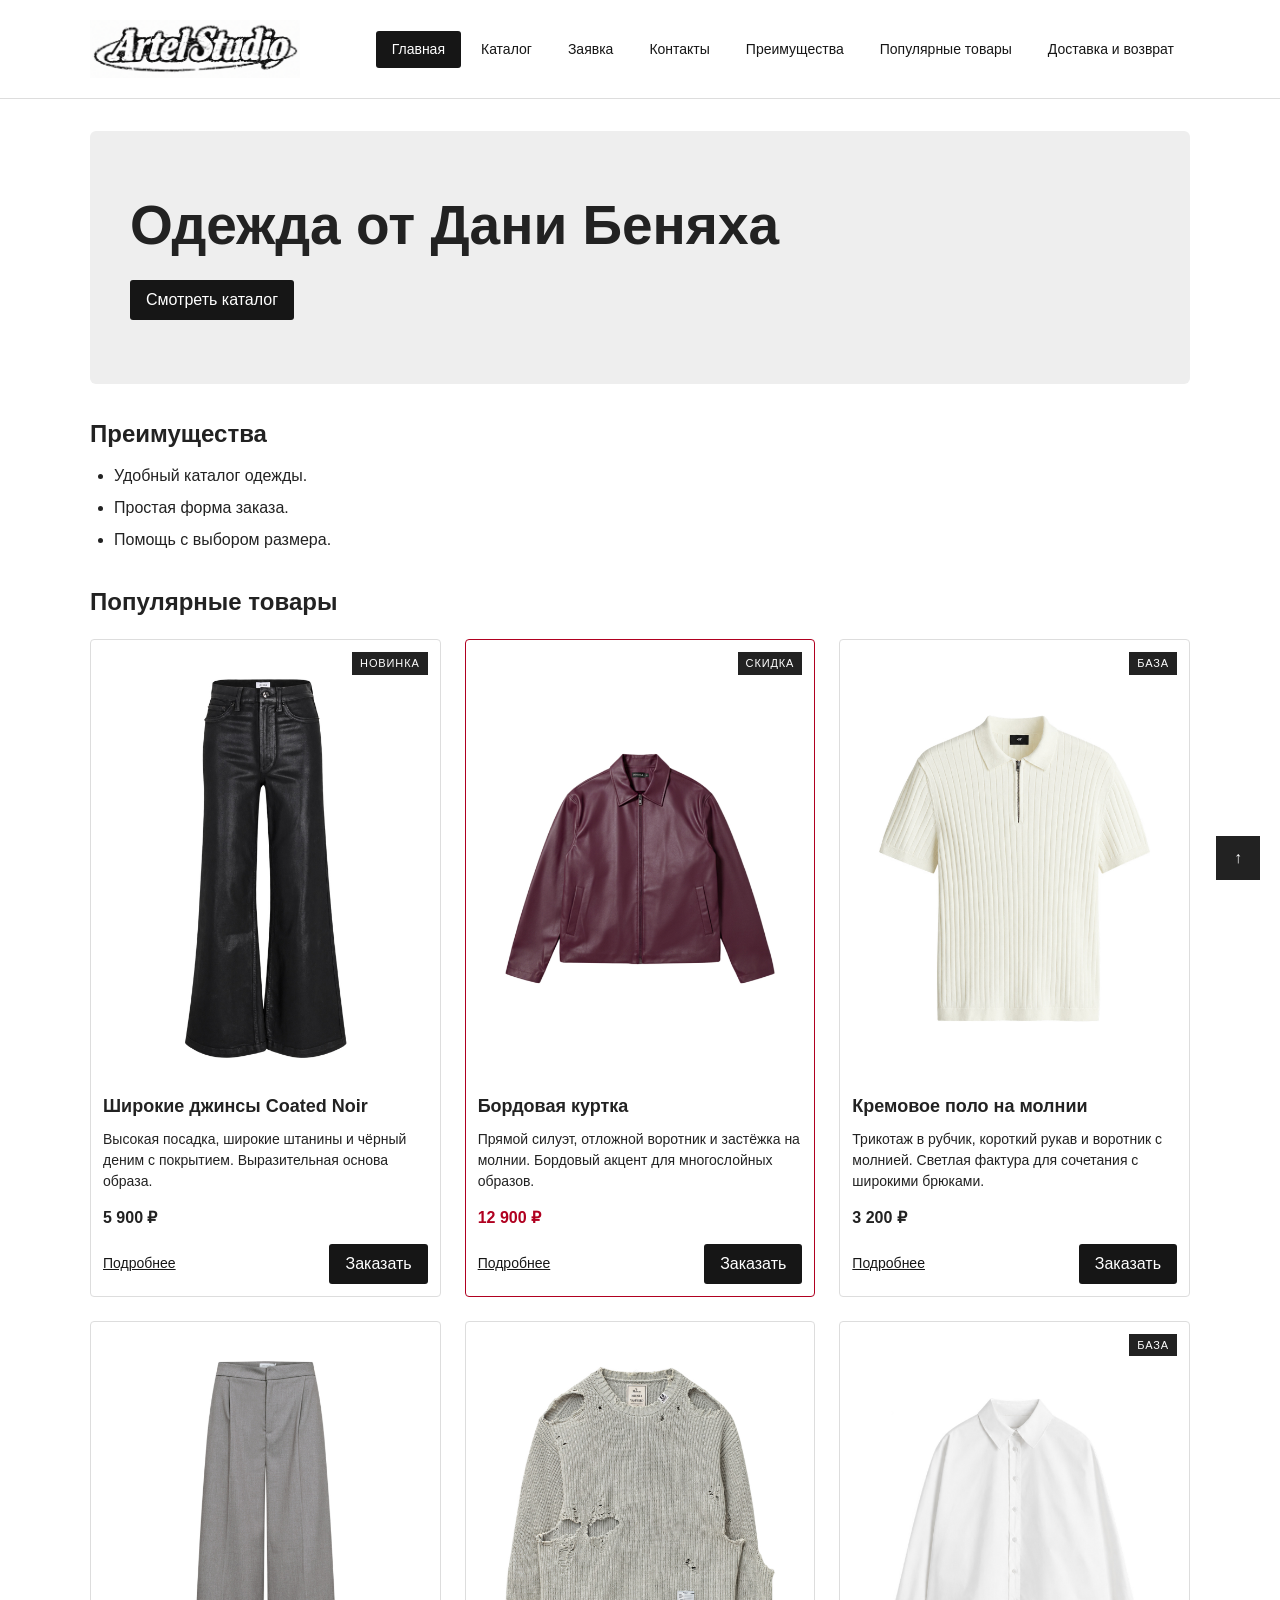
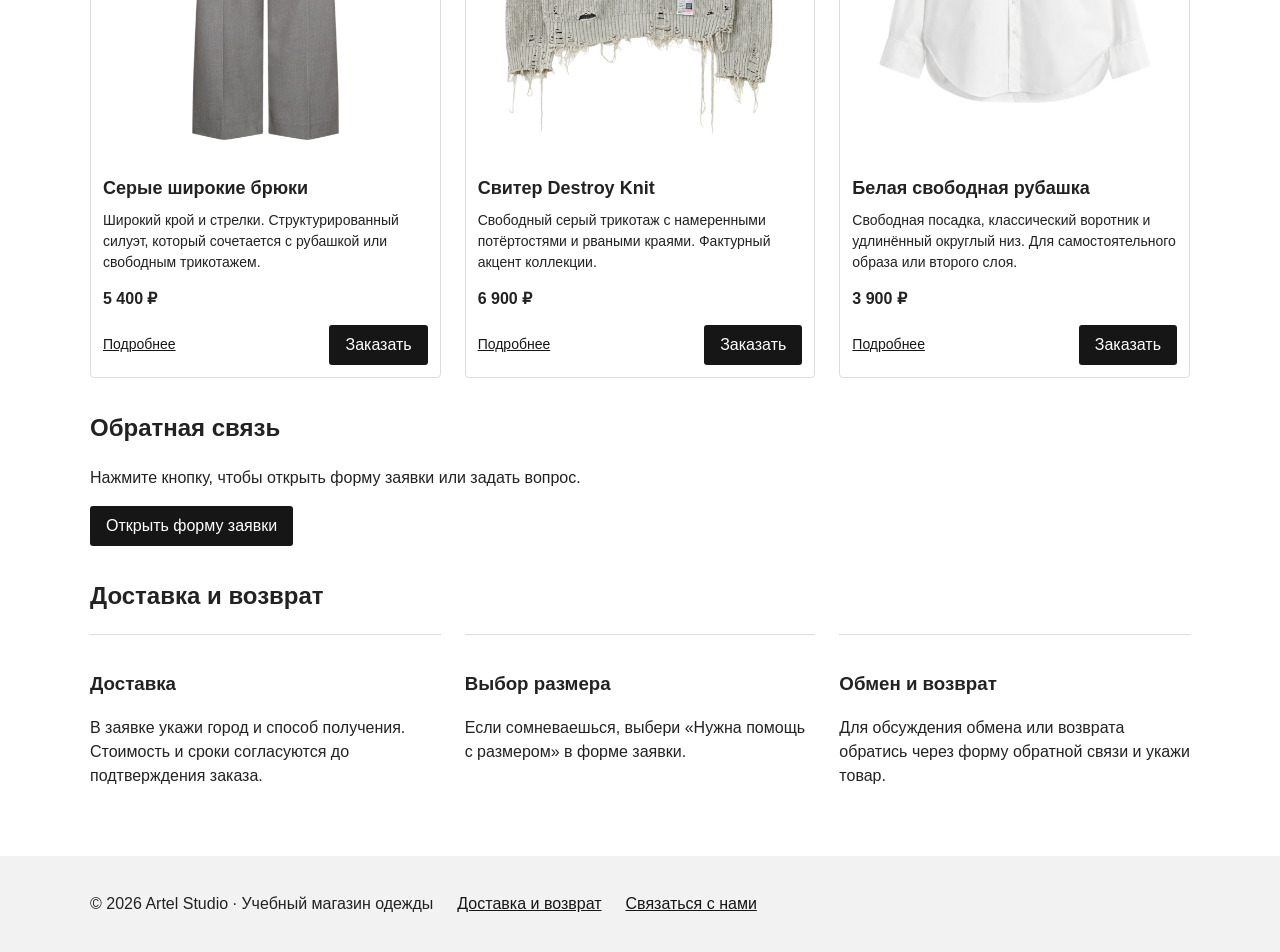
==== commit 80256206: "feat: complete Artel Studio clothing shop" ====
--- a/index.html
+++ b/index.html
@@ -3,86 +3,98 @@
 <head>
   <meta charset="UTF-8">
   <meta name="viewport" content="width=device-width, initial-scale=1.0">
-  <meta name="description" content="Учебный интернет-магазин: популярные товары, преимущества и обратная связь.">
+  <meta name="description" content="Учебный магазин одежды в эстетике starboy. Каталог и оформление заявки.">
   <meta property="og:type" content="website">
   <meta property="og:image" content="https://tzutira.github.io/kr1-html-css-shop/images/preview.jpg">
   <meta property="og:image:alt" content="Обложка учебного интернет-магазина">
-  <meta property="og:title" content="Главная — Учебный интернет-магазин">
-  <meta property="og:description" content="Популярные товары, преимущества и обратная связь.">
-  <title>Главная — Учебный интернет-магазин</title>
+  <meta property="og:title" content="Главная — Artel Studio">
+  <meta property="og:description" content="Учебный магазин одежды в эстетике starboy. Каталог и оформление заявки.">
+  <title>Главная — Artel Studio</title>
   <link rel="stylesheet" href="css/style.css">
   <script src="js/main.js" defer></script>
 </head>
-<body>
+<body id="top">
   <header class="site-header">
     <div class="site-header__inner">
-      <a class="site-header__logo" href="index.html">ShopProject</a>
+      <a class="site-header__logo" href="index.html" aria-label="Artel Studio — главная"><img class="site-header__logo-image" src="images/preview.jpg" alt="Artel Studio" width="210" height="58"></a>
 
       <nav class="site-nav" aria-label="Основная навигация">
         <ul class="site-nav__list">
           <li class="site-nav__item"><a class="site-nav__link site-nav__link--active" aria-current="page" href="index.html">Главная</a></li>
           <li class="site-nav__item"><a class="site-nav__link" href="catalog.html">Каталог</a></li>
+          <li class="site-nav__item"><a class="site-nav__link" href="order.html">Заявка</a></li>
           <li class="site-nav__item"><a class="site-nav__link" href="contacts.html">Контакты</a></li>
           <li class="site-nav__item"><a class="site-nav__link" href="index.html#advantages">Преимущества</a></li>
           <li class="site-nav__item"><a class="site-nav__link" href="index.html#popular">Популярные товары</a></li>
-          <li class="site-nav__item"><a class="site-nav__link" href="index.html#contacts">Обратная связь</a></li>
+          <li class="site-nav__item"><a class="site-nav__link" href="index.html#delivery">Доставка и возврат</a></li>
         </ul>
       </nav>
     </div>
   </header>
+  <main class="site-main">
 
-  <main class="site-main">
     <section class="hero">
-      <h1 class="hero__title">Учебный интернет-магазин</h1>
-      <p class="hero__description">
-        Это стартовая страница учебного frontend-проекта.
-        В дальнейшем на её основе будет разработан многостраничный сайт
-        интернет-магазина или каталога услуг.
-      </p>
-      <a class="button button--primary hero__button" href="#popular">Перейти к товарам</a>
+      <h1 class="hero__title" style="font-size: 55px;">Одежда от Дани Беняха</h1>
+      <a class="button button--primary hero__button" href="catalog.html">Смотреть каталог</a>
     </section>
 
-    <section class="section" id="advantages">
-      <h2 class="section__title">Преимущества проекта</h2>
-
-      <ul class="advantages">
-        <li class="advantages__item">понятная HTML-структура;</li>
-        <li class="advantages__item">семантические блоки страницы;</li>
-        <li class="advantages__item">подключение внешнего CSS-файла;</li>
-        <li class="advantages__item">подготовка к разработке многостраничного сайта.</li>
-      </ul>
-    </section>
+    <h2 class="section advantages-title">Преимущества</h2>
+    <ul class="advantages" id="advantages">
+      <li class="advantages__item">Удобный каталог одежды.</li>
+      <li class="advantages__item">Простая форма заказа.</li>
+      <li class="advantages__item">Помощь с выбором размера.</li>
+    </ul>
 
     <section class="section" id="popular">
       <h2 class="section__title">Популярные товары</h2>
       <div class="products-grid">
-        <article class="product-card product-card--featured">
-          <h3 class="product-card__title">Товар 1</h3>
-          <p class="product-card__description">Краткое описание учебного товара.</p>
-          <p class="product-card__price">Цена: 1000 руб.</p>
-          <button class="button button--primary product-card__button" type="button" data-product="Товар 1">
-            Заказать
-          </button>
-        </article>
-
-        <article class="product-card">
-          <h3 class="product-card__title">Товар 2</h3>
-          <p class="product-card__description">Краткое описание учебного товара.</p>
-          <p class="product-card__price">Цена: 1500 руб.</p>
-          <button class="button button--primary product-card__button" type="button" data-product="Товар 2">
-            Заказать
-          </button>
-        </article>
-
-        <article class="product-card">
-          <h3 class="product-card__title">Товар 3</h3>
-          <p class="product-card__description">Краткое описание учебного товара.</p>
-          <p class="product-card__price">Цена: 2000 руб.</p>
-          <button class="button button--primary product-card__button" type="button" data-product="Товар 3">
-            Заказать
-          </button>
-        </article>
-      </div>
+<article class="product-card">
+  <span class="product-card__badge">Новинка</span>
+  <a class="product-card__image-link" href="product.html?product=1" aria-label="Подробнее: Широкие джинсы Coated Noir"><img class="product-card__image" src="images/black-coated-wide-leg-jeans.jpg" alt="Широкие джинсы Coated Noir, цвет чёрный, вид спереди" width="1200" height="1600" loading="lazy"></a>
+  <h3 class="product-card__title"><a href="product.html?product=1">Широкие джинсы Coated Noir</a></h3>
+  <p class="product-card__description">Высокая посадка, широкие штанины и чёрный деним с покрытием. Выразительная основа образа.</p>
+  <p class="product-card__price">5 900 ₽</p>
+  <div class="product-card__actions"><a class="product-card__details" href="product.html?product=1">Подробнее</a><button class="button button--primary product-card__button" type="button" data-product="Широкие джинсы Coated Noir">Заказать</button></div>
+</article>
+<article class="product-card product-card--discount">
+  <span class="product-card__badge">Скидка</span>
+  <a class="product-card__image-link" href="product.html?product=2" aria-label="Подробнее: Бордовая куртка"><img class="product-card__image" src="images/burgundy-leather-jacket.jpg" alt="Бордовая куртка, цвет бордовый, вид спереди" width="1200" height="1600" loading="lazy"></a>
+  <h3 class="product-card__title"><a href="product.html?product=2">Бордовая куртка</a></h3>
+  <p class="product-card__description">Прямой силуэт, отложной воротник и застёжка на молнии. Бордовый акцент для многослойных образов.</p>
+  <p class="product-card__price">12 900 ₽</p>
+  <div class="product-card__actions"><a class="product-card__details" href="product.html?product=2">Подробнее</a><button class="button button--primary product-card__button" type="button" data-product="Бордовая куртка">Заказать</button></div>
+</article>
+<article class="product-card">
+  <span class="product-card__badge">База</span>
+  <a class="product-card__image-link" href="product.html?product=3" aria-label="Подробнее: Кремовое поло на молнии"><img class="product-card__image" src="images/cream-zip-polo.jpg" alt="Кремовое поло на молнии, цвет кремовый, вид спереди" width="1200" height="1600" loading="lazy"></a>
+  <h3 class="product-card__title"><a href="product.html?product=3">Кремовое поло на молнии</a></h3>
+  <p class="product-card__description">Трикотаж в рубчик, короткий рукав и воротник с молнией. Светлая фактура для сочетания с широкими брюками.</p>
+  <p class="product-card__price">3 200 ₽</p>
+  <div class="product-card__actions"><a class="product-card__details" href="product.html?product=3">Подробнее</a><button class="button button--primary product-card__button" type="button" data-product="Кремовое поло на молнии">Заказать</button></div>
+</article>
+<article class="product-card">
+  <a class="product-card__image-link" href="product.html?product=4" aria-label="Подробнее: Серые широкие брюки"><img class="product-card__image" src="images/grey-wide-leg-trousers.jpg" alt="Серые широкие брюки, цвет светло-серый, вид спереди" width="1200" height="1600" loading="lazy"></a>
+  <h3 class="product-card__title"><a href="product.html?product=4">Серые широкие брюки</a></h3>
+  <p class="product-card__description">Широкий крой и стрелки. Структурированный силуэт, который сочетается с рубашкой или свободным трикотажем.</p>
+  <p class="product-card__price">5 400 ₽</p>
+  <div class="product-card__actions"><a class="product-card__details" href="product.html?product=4">Подробнее</a><button class="button button--primary product-card__button" type="button" data-product="Серые широкие брюки">Заказать</button></div>
+</article>
+<article class="product-card">
+  <a class="product-card__image-link" href="product.html?product=5" aria-label="Подробнее: Свитер Destroy Knit"><img class="product-card__image" src="images/grey-distressed-sweater.jpg" alt="Свитер Destroy Knit, цвет серый, вид спереди" width="1200" height="1600" loading="lazy"></a>
+  <h3 class="product-card__title"><a href="product.html?product=5">Свитер Destroy Knit</a></h3>
+  <p class="product-card__description">Свободный серый трикотаж с намеренными потёртостями и рваными краями. Фактурный акцент коллекции.</p>
+  <p class="product-card__price">6 900 ₽</p>
+  <div class="product-card__actions"><a class="product-card__details" href="product.html?product=5">Подробнее</a><button class="button button--primary product-card__button" type="button" data-product="Свитер Destroy Knit">Заказать</button></div>
+</article>
+<article class="product-card">
+  <span class="product-card__badge">База</span>
+  <a class="product-card__image-link" href="product.html?product=6" aria-label="Подробнее: Белая свободная рубашка"><img class="product-card__image" src="images/white-relaxed-shirt.jpg" alt="Белая свободная рубашка, цвет белый, вид спереди" width="1200" height="1600" loading="lazy"></a>
+  <h3 class="product-card__title"><a href="product.html?product=6">Белая свободная рубашка</a></h3>
+  <p class="product-card__description">Свободная посадка, классический воротник и удлинённый округлый низ. Для самостоятельного образа или второго слоя.</p>
+  <p class="product-card__price">3 900 ₽</p>
+  <div class="product-card__actions"><a class="product-card__details" href="product.html?product=6">Подробнее</a><button class="button button--primary product-card__button" type="button" data-product="Белая свободная рубашка">Заказать</button></div>
+</article>
+</div>
     </section>
 
     <section class="section" id="contacts">
@@ -93,26 +105,22 @@
       </button>
     </section>
 
-    <aside class="student-info">
-      <h2 class="student-info__title">Информация для студентов</h2>
-      <p class="student-info__description">
-        На следующих практических занятиях этот проект будет расширяться:
-        появятся формы, модальное окно, дополнительные страницы, Flex/Grid,
-        БЭМ-структура и адаптивная версия сайта.
-      </p>
-    </aside>
+
+<section class="section" id="delivery"><h2 class="section__title">Доставка и возврат</h2>
+    <div class="info-grid"><article class="info-block"><h3>Доставка</h3><p>В заявке укажи город и способ получения. Стоимость и сроки согласуются до подтверждения заказа.</p></article><article class="info-block"><h3>Выбор размера</h3><p>Если сомневаешься, выбери «Нужна помощь с размером» в форме заявки.</p></article><article class="info-block"><h3>Обмен и возврат</h3><p>Для обсуждения обмена или возврата обратись через форму обратной связи и укажи товар.</p></article></div></section>
   </main>
-
   <footer class="site-footer">
-    <p class="site-footer__text">&copy; 2026 Учебный проект. Все права защищены.</p>
-    <p class="site-footer__text">Дисциплина: Фронтенд и бэкенд разработка</p>
+    <div class="site-footer__inner"><p class="site-footer__text">&copy; 2026 Artel Studio · Учебный магазин одежды</p>
+    <a href="index.html#delivery">Доставка и возврат</a><a href="contacts.html">Связаться с нами</a></div>
   </footer>
-
+  <a class="back-to-top" href="#top" aria-label="Наверх">↑</a>
   <dialog class="order-dialog" id="order-dialog" aria-labelledby="order-dialog-title">
     <h2 class="order-dialog__title" id="order-dialog-title">Оформление заявки</h2>
-
     <form class="order-form" id="order-form" action="#" method="post" novalidate>
-    <input id="selected-product" name="selected-product" type="hidden">
+    <div class="order-form__field">
+      <label class="order-form__label" for="selected-product">Товар</label>
+      <input class="order-form__input" id="selected-product" name="selected-product" type="text" readonly placeholder="Консультация по подбору одежды">
+    </div>
 
     <div class="order-form__field">
       <label class="order-form__label" for="order-name">Имя</label>
@@ -126,14 +134,18 @@
 
     <div class="order-form__field">
       <label class="order-form__label" for="order-phone">Телефон</label>
-      <input class="order-form__input" aria-describedby="order-phone-hint" id="order-phone" name="phone" type="tel" inputmode="tel" placeholder="+7 (900) 000-00-00" pattern="^\+7 \(\d{3}\) \d{3}-\d{2}-\d{2}$" required>
+      <input class="order-form__input" aria-describedby="order-phone-hint" id="order-phone" name="phone" type="tel" autocomplete="tel" inputmode="tel" placeholder="+7 (900) 000-00-00" pattern="^\+7 \(\d{3}\) \d{3}-\d{2}-\d{2}$" required>
       <small class="order-form__hint" id="order-phone-hint">Формат: +7 (900) 000-00-00</small>
     </div>
 
     <div class="order-form__field">
-      <label class="order-form__label" for="order-date">Дата связи</label>
-      <input class="order-form__input" id="order-date" name="date" type="date">
-    </div>
+        <label class="order-form__label" for="order-size">Размер</label>
+        <select class="order-form__select" id="order-size" name="size" required>
+          <option value="">Выберите размер</option>
+          <option>XS</option><option>S</option><option>M</option><option>L</option><option>XL</option>
+          <option value="help">Нужна помощь с размером</option>
+        </select>
+      </div>
 
     <div class="order-form__field">
       <label class="order-form__label" for="order-topic">Тема заявки</label>
@@ -152,9 +164,9 @@
     </div>
 
     <div class="order-form__field order-form__field--checkbox">
-      <label class="order-form__label">
+      <label class="order-form__label" for="order-agreement">
         <input class="order-form__checkbox" id="order-agreement" name="agreement" type="checkbox" required>
-        Я согласен на обработку данных
+        Я согласен на обработку данных для ответа на заявку
       </label>
     </div>
 
@@ -164,9 +176,7 @@
     </div>
     </form>
   </dialog>
+  <p class="success-message" id="success-message" role="status" hidden>Заявка проверена. Это учебная демонстрация — данные не отправлены.</p>
 
-  <p class="success-message" id="success-message" role="status" hidden>
-    Форма успешно отправлена!
-  </p>
 </body>
 </html>
--- a/css/style.css
+++ b/css/style.css
@@ -7,14 +7,14 @@
   --color-bg: #ffffff;
   --color-text: #222222;
   --color-muted: #666666;
-  --color-primary: #0057b8;
-  --color-primary-dark: #003f86;
+  --color-primary: #161616;
+  --color-primary-dark: #383838;
   --color-border: #dddddd;
   --color-input-border: #cccccc;
   --color-surface: #f7f7f7;
   --color-header-footer: #f2f2f2;
   --color-backdrop: rgba(0, 0, 0, 0.5);
-  --color-surface-accent: #eef5ff;
+  --color-surface-accent: #eeeeee;
   --color-danger: #b00020;
   --color-success: #168a2f;
   --color-success-bg: #eefaf0;
@@ -34,9 +34,9 @@
   --space-20: 20px;
 
   /* Скругления */
-  --radius-sm: 6px;
-  --radius-md: 8px;
-  --radius-lg: 12px;
+  --radius-sm: 3px;
+  --radius-md: 4px;
+  --radius-lg: 6px;
 
   /* Размеры */
   --container-width: 1100px;
@@ -521,3 +521,74 @@
 .order-dialog__title {
   margin-top: 0;
 }
+
+/* Витрина одежды и самостоятельные компоненты. */
+.site-header { position: sticky; top: 0; z-index: 10; border-bottom: 1px solid var(--color-border); background: var(--color-bg); }
+.site-header__inner { display: flex; align-items: center; justify-content: space-between; gap: var(--space-lg); }
+.site-header__logo { font-size: 24px; letter-spacing: .12em; }
+.site-nav__list { margin: 0; gap: var(--space-xs); }
+.site-nav__link { font-size: 14px; }
+.site-main { padding-top: var(--space-xl); }
+.hero { padding: 64px 40px; }
+.hero__title { font-size: clamp(32px, 5vw, 60px); line-height: 1.1; max-width: 700px; margin: 0 0 24px; }
+.hero__description { max-width: 580px; margin-bottom: 28px; }
+.product-card { position: relative; padding-top: 44px; }
+.product-card__badge { position: absolute; top: 12px; right: 12px; background: var(--color-text); color: white; font-size: 11px; text-transform: uppercase; letter-spacing: .08em; padding: 3px 8px; }
+.product-card__details { font-size: 14px; margin-bottom: 8px; }
+.catalog-layout { grid-template-columns: 220px minmax(0, 1fr); }
+.catalog-filters { align-self: start; }
+.info-grid { display: grid; grid-template-columns: repeat(3, 1fr); gap: var(--space-lg); }
+.info-block { border-top: 1px solid var(--color-border); padding-top: var(--space-md); }
+.site-footer__inner { max-width: var(--container-width); margin: auto; display: flex; flex-wrap: wrap; align-items: center; gap: var(--space-lg); }
+.back-to-top { position: fixed; right: 20px; bottom: 20px; z-index: 11; display: grid; place-items: center; width: 44px; height: 44px; color: white; background: var(--color-text); text-decoration: none; }
+.back-to-top:hover { color: white; background: var(--color-primary-dark); }
+.product-detail { display: grid; grid-template-columns: 1fr 1fr; gap: 40px; }
+.product-detail__visual { min-height: 400px; background: var(--color-surface); padding: 40px; display: flex; flex-direction: column; justify-content: space-between; }
+.product-detail__category, .eyebrow { font-size: 12px; letter-spacing: .1em; text-transform: uppercase; }
+.product-detail__visual-title { font-size: 32px; line-height: 1.2; }
+.product-detail__price { font-size: 28px; font-weight: 700; }
+.product-table { width: 100%; border-collapse: collapse; }
+.product-table caption { text-align: left; margin-bottom: 12px; color: var(--color-muted); }
+.product-table th, .product-table td { text-align: left; padding: 12px 16px; border: 1px solid var(--color-border); }
+.product-table thead { background: var(--color-surface); }
+.table-scroll { overflow-x: auto; }
+.order-page { max-width: 720px; }
+.order-dialog { max-height: 85vh; overflow-y: auto; }
+[hidden] { display: none !important; }
+:target { scroll-margin-top: 120px; }
+@media (max-width: 1000px) {
+ .site-header__inner { flex-direction: column; gap: 12px; }
+ .catalog-layout .products-grid { grid-template-columns: repeat(2, minmax(0, 1fr)); }
+}
+@media (max-width: 680px) {
+ .site-header { position: static; }
+ .site-main { padding: 16px; }
+ .hero { padding: 32px 20px; }
+ .products-grid, .catalog-layout .products-grid, .info-grid, .product-detail { grid-template-columns: 1fr; }
+ .catalog-layout { grid-template-columns: 1fr; grid-template-areas: "filters" "products"; }
+ .site-nav__link { padding: 6px 8px; }
+ .product-detail__visual { min-height: 280px; padding: 24px; }
+}
+
+/* Согласованные фотографии коллекции. */
+.site-header__logo-image { display: block; width: 210px; height: 58px; object-fit: cover; }
+.product-card { padding: 12px; gap: 10px; }
+.product-card__image-link { display: block; background: #fff; }
+.product-card__image { display: block; width: 100%; height: auto; aspect-ratio: 3 / 4; object-fit: contain; }
+.product-card__badge { z-index: 1; }
+.product-card__title { font-size: 18px; line-height: 1.3; margin: 0; }
+.product-card__title a { color: var(--color-text); text-decoration: none; }
+.product-card__title a:hover { text-decoration: underline; }
+.product-card__description { font-size: 14px; margin: 0; }
+.product-card__price { margin: 4px 0; font-weight: 700; }
+.product-card__actions { margin-top: auto; display: flex; align-items: center; justify-content: space-between; flex-wrap: wrap; gap: 8px; }
+.product-card__details { margin: 0; }
+.product-card__button { margin-top: 0; }
+.product-detail__visual { background: #fff; padding: 0; min-height: 0; justify-content: center; }
+.product-detail__image { display: block; width: 100%; height: auto; aspect-ratio: 3 / 4; object-fit: contain; max-height: 620px; }
+
+/* Простой список преимуществ и товар со скидкой. */
+.advantages { max-width: var(--container-width); margin: 0 auto var(--space-xl); padding-left: 24px; }
+.advantages__item { margin-bottom: 8px; }
+.advantages-title { margin-bottom: 12px; }
+.product-detail__price--discount { color: var(--color-danger); }
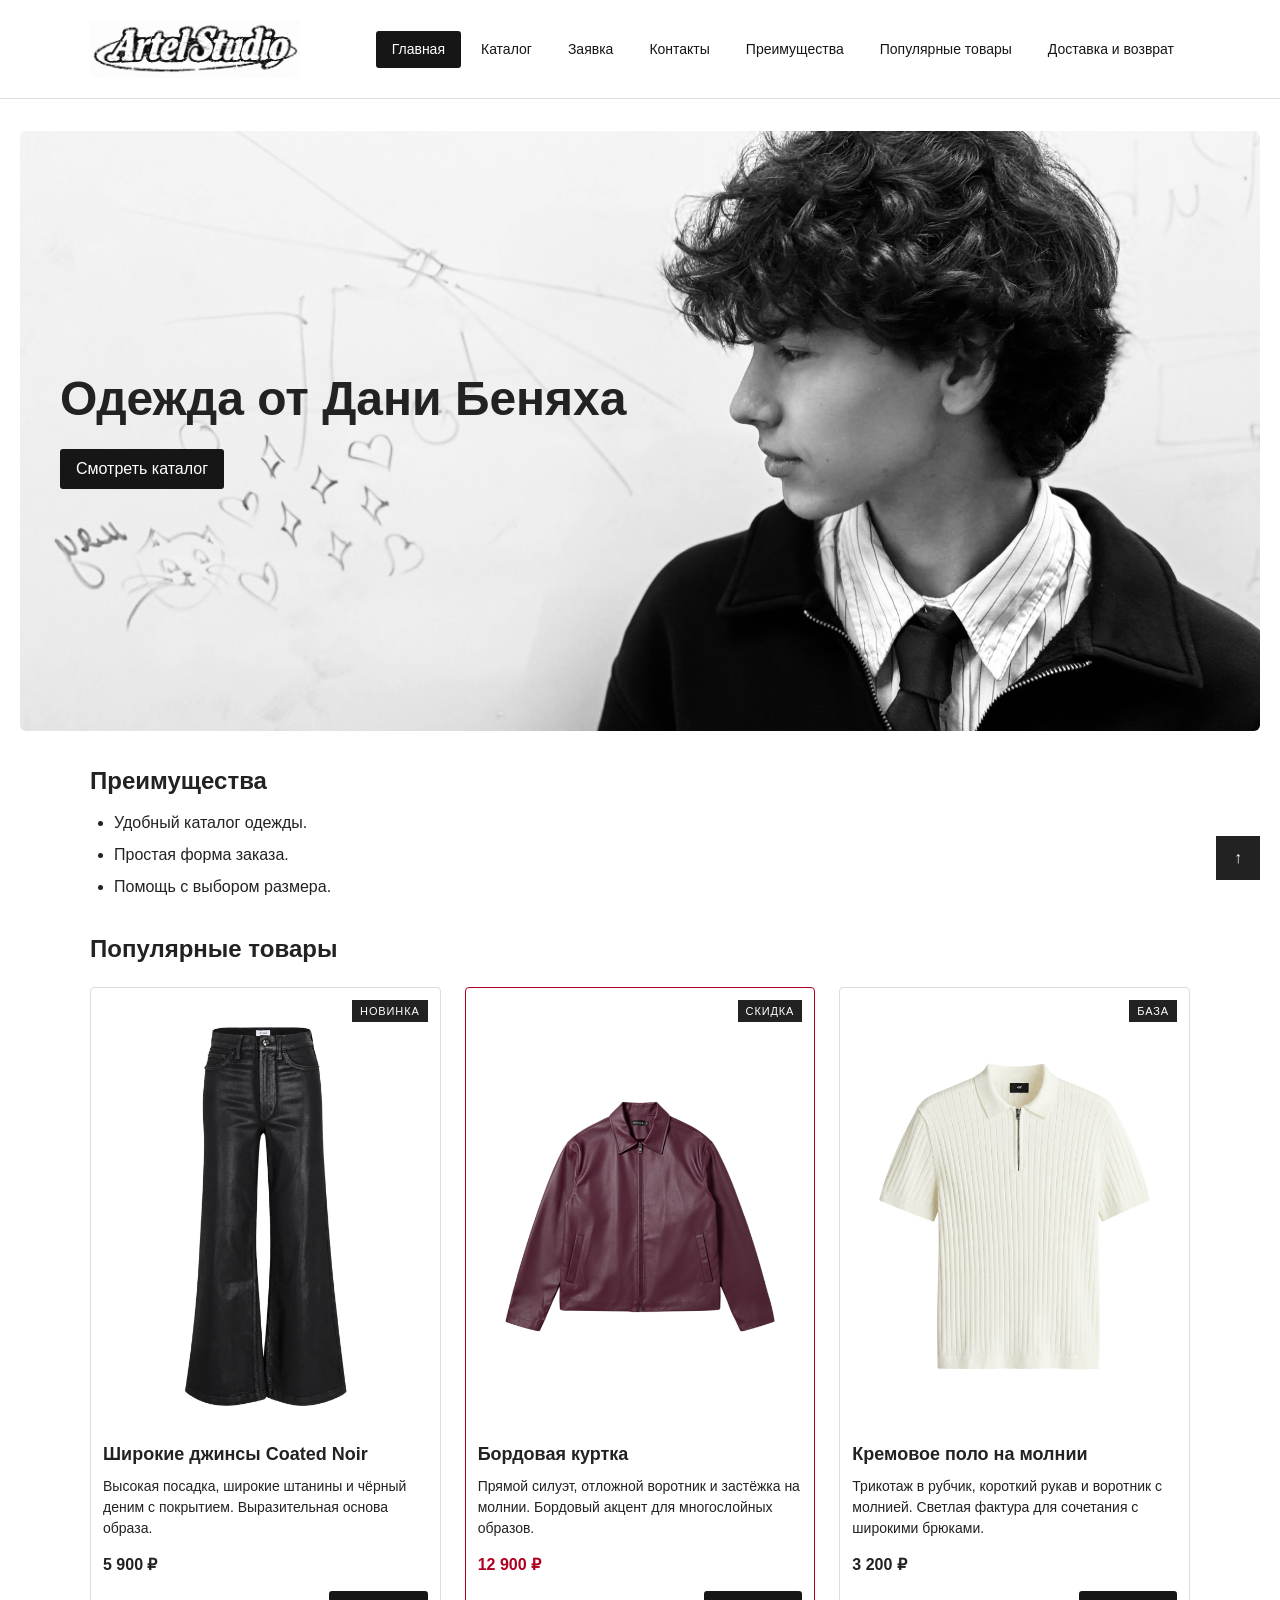
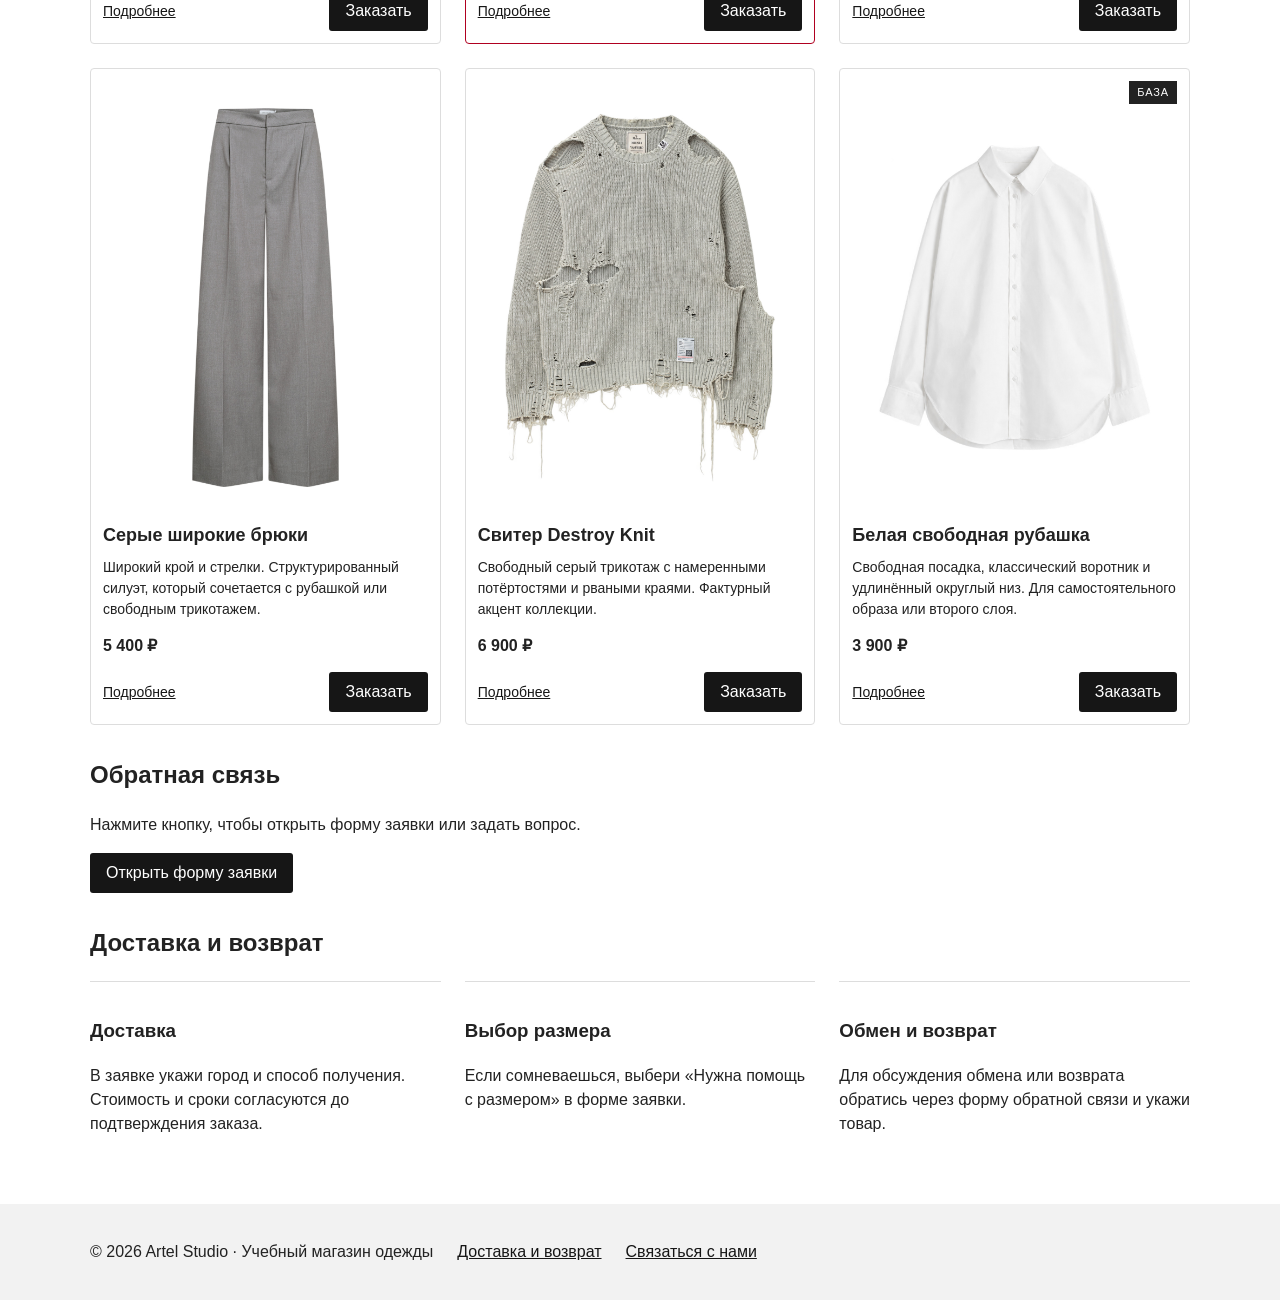
==== commit cee21243: "feat: update homepage and contacts" ====
--- a/index.html
+++ b/index.html
@@ -3,12 +3,12 @@
 <head>
   <meta charset="UTF-8">
   <meta name="viewport" content="width=device-width, initial-scale=1.0">
-  <meta name="description" content="Учебный магазин одежды в эстетике starboy. Каталог и оформление заявки.">
+  <meta name="description" content="Учебный магазин одежды. Каталог и оформление заявки.">
   <meta property="og:type" content="website">
   <meta property="og:image" content="https://tzutira.github.io/kr1-html-css-shop/images/preview.jpg">
   <meta property="og:image:alt" content="Обложка учебного интернет-магазина">
   <meta property="og:title" content="Главная — Artel Studio">
-  <meta property="og:description" content="Учебный магазин одежды в эстетике starboy. Каталог и оформление заявки.">
+  <meta property="og:description" content="Учебный магазин одежды. Каталог и оформление заявки.">
   <title>Главная — Artel Studio</title>
   <link rel="stylesheet" href="css/style.css">
   <script src="js/main.js" defer></script>
@@ -34,7 +34,7 @@
   <main class="site-main">
 
     <section class="hero">
-      <h1 class="hero__title" style="font-size: 55px;">Одежда от Дани Беняха</h1>
+      <h1 class="hero__title" style="font-size: 48px;">Одежда от Дани Беняха</h1>
       <a class="button button--primary hero__button" href="catalog.html">Смотреть каталог</a>
     </section>
 
--- a/css/style.css
+++ b/css/style.css
@@ -65,6 +65,9 @@
   line-height: 1.5;
   color: var(--color-text);
   background-color: var(--color-bg);
+  min-height: 100vh;
+  display: flex;
+  flex-direction: column;
 }
 
 /* ===============================
@@ -197,7 +200,7 @@
 Hero-блок — первый крупный блок страницы.
 */
 .hero {
-  max-width: var(--container-width);
+  max-width: 100%;
   margin: 0 auto var(--space-xl);
   padding: var(--space-xl) var(--space-lg);
   background-color: var(--color-surface-accent);
@@ -530,7 +533,7 @@
 .site-nav__link { font-size: 14px; }
 .site-main { padding-top: var(--space-xl); }
 .hero { padding: 64px 40px; }
-.hero__title { font-size: clamp(32px, 5vw, 60px); line-height: 1.1; max-width: 700px; margin: 0 0 24px; }
+.hero__title {font-size: clamp(32px, 5vw, 60px); line-height: 1.1; max-width: 700px; margin: 0; }
 .hero__description { max-width: 580px; margin-bottom: 28px; }
 .product-card { position: relative; padding-top: 44px; }
 .product-card__badge { position: absolute; top: 12px; right: 12px; background: var(--color-text); color: white; font-size: 11px; text-transform: uppercase; letter-spacing: .08em; padding: 3px 8px; }
@@ -592,3 +595,31 @@
 .advantages__item { margin-bottom: 8px; }
 .advantages-title { margin-bottom: 12px; }
 .product-detail__price--discount { color: var(--color-danger); }
+
+.site-main {
+  flex-grow: 1;
+}
+
+.hero {
+  height: 600px;
+  background-image: url("../images/hero-photo.jpg");
+  background-size: cover;
+  background-position: center;
+  background-repeat: no-repeat;
+
+  display: flex;
+  flex-direction: column;
+  align-items: flex-start;
+  justify-content: center;
+  gap: 24px;
+  text-align: left;
+}
+
+.contacts-photo {
+  display: block;
+  width: 100%;
+  max-width: 100%;
+  height: auto;
+  margin-top: var(--space-lg);
+  border-radius: var(--radius-lg);
+}
